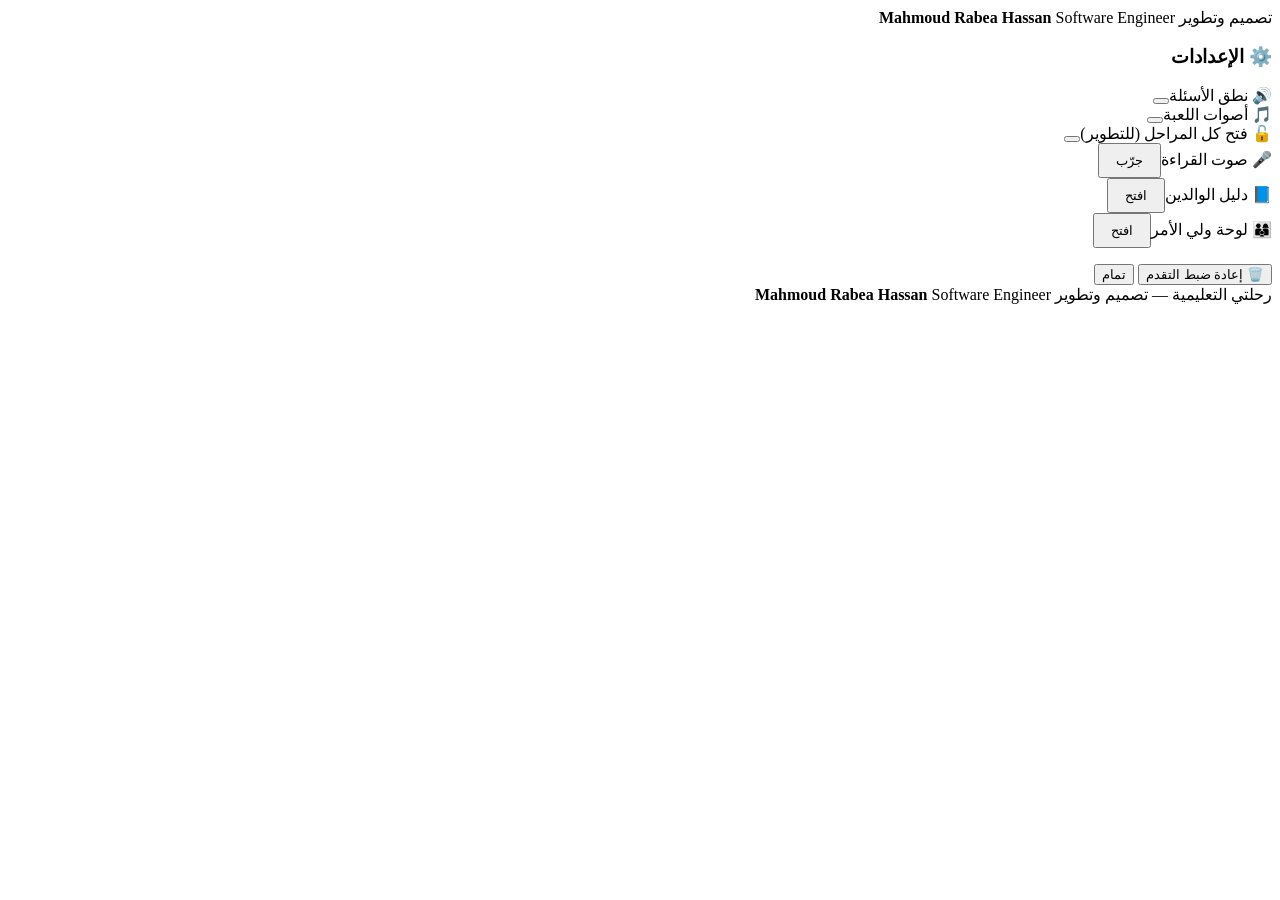
==== index.html @ 42335ae1 "Add files via upload" ====
<!DOCTYPE html>
<html lang="ar" dir="rtl">
<head>
<meta charset="utf-8">
<meta name="author" content="Mahmoud Rabea Hassan — Software Engineer">
<meta name="viewport" content="width=device-width, initial-scale=1, viewport-fit=cover">
<link rel="stylesheet" href="css/style.css">
<link rel="stylesheet" href="css/game.css">
<link rel="stylesheet" href="css/quran.css">
<title>رحلتي التعليمية — عالم الحساب</title>
<link rel="preconnect" href="https://fonts.googleapis.com">
<link rel="preconnect" href="https://fonts.gstatic.com" crossorigin>
<link href="https://fonts.googleapis.com/css2?family=Baloo+Bhaijaan+2:wght@500;600;700;800&display=swap" rel="stylesheet">
</head>
<body>
<div id="app">
  <header class="topbar" id="topbar"></header>
  <main id="screen" aria-live="polite"></main>
  <footer class="credit app-credit">
    <span>تصميم وتطوير</span>
    <b>Mahmoud Rabea Hassan</b>
    <span class="role">Software Engineer</span>
  </footer>
</div>
<div id="fx" aria-hidden="true"></div>

<div class="sheet" id="sheet" role="dialog" aria-modal="true" aria-label="الإعدادات">
  <div class="panel">
    <h3>⚙️ الإعدادات</h3>
    <div class="row"><span>🔊 نطق الأسئلة</span><button class="switch" id="swSpeech" role="switch"></button></div>
    <div class="row"><span>🎵 أصوات اللعبة</span><button class="switch" id="swSfx" role="switch"></button></div>
    <div class="row"><span>🔓 فتح كل المراحل (للتطوير)</span><button class="switch" id="swDev" role="switch"></button></div>
    <div class="row"><span>🎤 صوت القراءة</span><button class="btn ghost" id="btnTest" style="padding:8px 16px;margin:0">جرّب</button></div>
    <div id="voiceInfo" class="note"></div>
    <div class="row"><span>📘 دليل الوالدين</span><button class="btn ghost" id="btnGuide" style="padding:8px 16px;margin:0">افتح</button></div>
    <div class="row"><span>👨‍👩‍👦 لوحة ولي الأمر</span><button class="btn ghost" id="btnParent" style="padding:8px 16px;margin:0">افتح</button></div>
    <div class="center" style="margin-top:16px">
      <button class="btn ghost" id="btnReset">🗑️ إعادة ضبط التقدم</button>
      <button class="btn" id="btnCloseSheet">تمام</button>
    </div>
    <div class="credit sheet-credit">
      <span>رحلتي التعليمية — تصميم وتطوير</span>
      <b>Mahmoud Rabea Hassan</b>
      <span class="role">Software Engineer</span>
    </div>
  </div>
</div>

<script src="js/config.js"></script>
<script src="audio/manifest.js"></script>
<script src="data/arabic.js"></script>
<script src="data/english.js"></script>
<script src="js/data.js"></script>
<script src="js/worlds.js"></script>
<script src="js/scenes.js"></script>
<script src="js/progress.js"></script>
<script src="js/audio.js"></script>
<script src="js/games/counting.js"></script>
<script src="js/games/chooseNumber.js"></script>
<script src="js/games/nextNumber.js"></script>
<script src="js/games/previousNumber.js"></script>
<script src="js/games/sequence.js"></script>
<script src="js/games/ascending.js"></script>
<script src="js/games/descending.js"></script>
<script src="js/games/comparison.js"></script>
<script src="js/games/addition.js"></script>
<script src="js/games/subtraction.js"></script>
<script src="js/games/completeTable.js"></script>
<script src="js/gameEngine.js"></script>
<script src="js/app.js"></script>
<script src="js/arabic.js"></script>
<script src="js/english.js"></script>
<script src="js/quran.js"></script>
<script src="js/avatar.js"></script>
<script src="js/guide.js"></script>
<script src="js/rewards.js"></script>
<script src="js/adaptive.js"></script>
<script src="js/shell.js"></script>
</body>
</html>
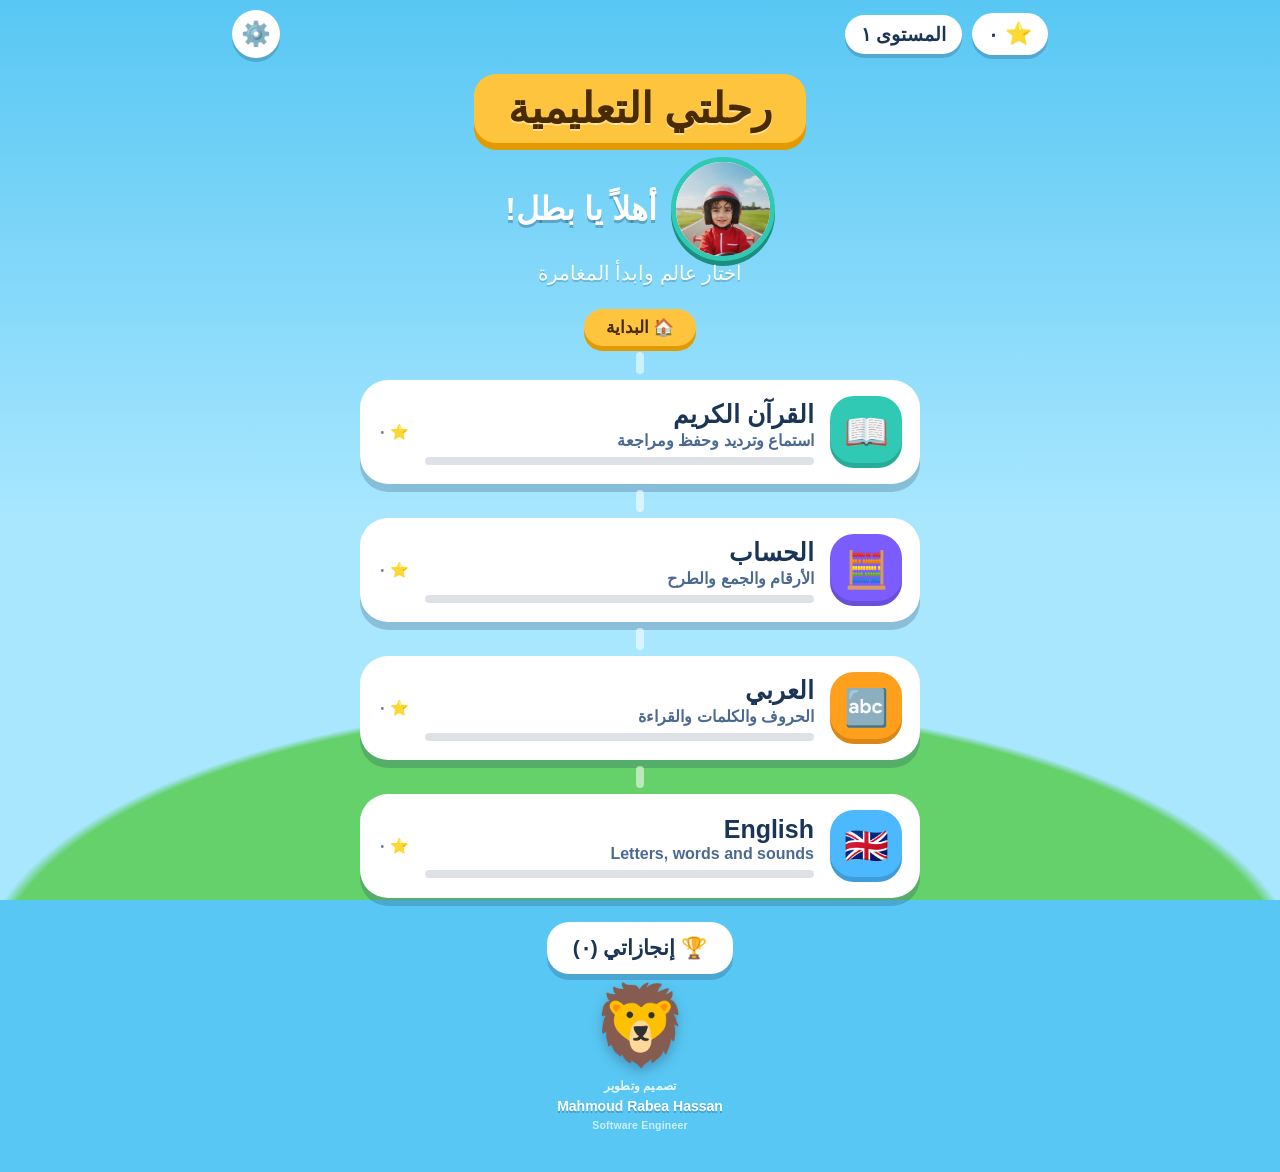
==== commit 6ec4acbe: "Add files via upload" ====
--- a/index.html
+++ b/index.html
@@ -34,6 +34,8 @@
     <div id="voiceInfo" class="note"></div>
     <div class="row"><span>📘 دليل الوالدين</span><button class="btn ghost" id="btnGuide" style="padding:8px 16px;margin:0">افتح</button></div>
     <div class="row"><span>👨‍👩‍👦 لوحة ولي الأمر</span><button class="btn ghost" id="btnParent" style="padding:8px 16px;margin:0">افتح</button></div>
+    <div class="row"><span>👁️ زوار الموقع</span><b id="visitInfo" style="font-size:22px">…</b></div>
+    <div id="visitNote" class="note" style="margin-top:0"></div>
     <div class="center" style="margin-top:16px">
       <button class="btn ghost" id="btnReset">🗑️ إعادة ضبط التقدم</button>
       <button class="btn" id="btnCloseSheet">تمام</button>
@@ -75,6 +77,7 @@
 <script src="js/guide.js"></script>
 <script src="js/rewards.js"></script>
 <script src="js/adaptive.js"></script>
+<script src="js/visits.js"></script>
 <script src="js/shell.js"></script>
 </body>
 </html>
--- a/css/style.css
+++ b/css/style.css
@@ -0,0 +1,147 @@
+
+/* ============================================================
+   رحلتي التعليمية — عالم الحساب
+   css/style.css  (التصميم العام، الخريطة، الواجهة)
+   ============================================================ */
+:root{
+  /* --- لوحة الألوان --- */
+  --sky-1:#58C7F3;
+  --sky-2:#A9E7FF;
+  --grass:#64D16B;
+  --grass-dark:#36A94E;
+  --gold:#FFC43D;
+  --gold-dark:#E39A00;
+  --coral:#FF6B6B;
+  --grape:#7A5CFF;
+  --mint:#2FC9B4;
+  --ink:#1B3557;
+  --ink-soft:#4C6A90;
+  --paper:#FFFFFF;
+  --paper-2:#F2F8FF;
+  --line:rgba(27,53,87,.14);
+  --shadow:rgba(27,53,87,.22);
+
+  box-sizing:border-box;
+  padding-top:env(safe-area-inset-top,0px);
+  padding-bottom:env(safe-area-inset-bottom,0px);
+}
+/* التطبيق نهاري دائمًا — الألوان الفاتحة أنسب للأطفال ومفيش وضع ليلي */
+*,*::before,*::after{box-sizing:border-box}
+html,body{height:100%}
+html{scroll-padding-top:env(safe-area-inset-top,0px)}
+body{
+  margin:0;
+  font-family:"Baloo Bhaijaan 2","Noto Kufi Arabic","Segoe UI",Tahoma,sans-serif;
+  color:var(--ink);
+  background:var(--sky-1);
+  background-image:
+    radial-gradient(120% 70% at 50% 108%, var(--grass) 0 42%, transparent 43%),
+    linear-gradient(180deg, var(--sky-1) 0%, var(--sky-2) 58%, var(--sky-2) 100%);
+  background-attachment:fixed;
+  -webkit-text-size-adjust:100%;
+  overflow-x:hidden;
+}
+button{font:inherit;color:inherit;cursor:pointer;border:0;background:none}
+:focus-visible{outline:4px solid var(--grape);outline-offset:3px;border-radius:10px}
+
+/* --- الإطار العام --- */
+#app{
+  max-width:860px;margin:0 auto;min-height:100%;
+  display:flex;flex-direction:column;
+  padding:0 clamp(12px,3vw,22px) 28px;
+}
+
+/* --- الشريط العلوي --- */
+.topbar{
+  position:sticky;top:env(safe-area-inset-top,0px);z-index:40;
+  display:flex;align-items:center;gap:10px;
+  padding:10px 0;
+}
+.pill{
+  display:inline-flex;align-items:center;gap:7px;
+  background:var(--paper);color:var(--ink);
+  padding:8px 16px;border-radius:999px;
+  font-weight:800;font-size:clamp(15px,3.6vw,19px);
+  box-shadow:0 4px 0 var(--shadow);
+  white-space:nowrap;
+}
+.pill .big{font-size:1.15em}
+.icon-btn{
+  width:48px;height:48px;flex:0 0 auto;border-radius:50%;
+  background:var(--paper);box-shadow:0 4px 0 var(--shadow);
+  font-size:24px;line-height:1;display:grid;place-items:center;
+  transition:transform .12s;
+}
+.icon-btn:active{transform:translateY(3px);box-shadow:0 1px 0 var(--shadow)}
+.spacer{flex:1}
+
+/* --- شاشة البداية / الخريطة --- */
+.hero{text-align:center;padding:6px 0 4px}
+.banner{
+  display:inline-block;position:relative;
+  background:var(--gold);color:#4A2B00;
+  padding:10px 34px;border-radius:22px;
+  font-size:clamp(26px,7vw,42px);font-weight:800;
+  box-shadow:0 7px 0 var(--gold-dark);
+  text-shadow:0 2px 0 rgba(255,255,255,.45);
+}
+.hero h2{
+  margin:18px 0 2px;font-size:clamp(22px,6vw,32px);font-weight:800;
+  color:var(--paper);text-shadow:0 3px 0 rgba(27,53,87,.3);
+}
+.hero p{margin:0;font-size:clamp(15px,4vw,20px);color:var(--paper);opacity:.95;text-shadow:0 2px 0 rgba(27,53,87,.22)}
+
+/* الخريطة: مسار متعرّج */
+.map{position:relative;margin:26px auto 0;padding:14px 0 10px;width:100%;max-width:620px}
+.map::before{
+  content:"";position:absolute;top:0;bottom:0;left:50%;transform:translateX(-50%);
+  width:14px;border-radius:999px;z-index:0;
+  background:repeating-linear-gradient(to bottom,
+    rgba(255,255,255,.6) 0 20px, transparent 20px 38px);
+}
+.stage{
+  z-index:1;
+  position:relative;display:flex;align-items:center;gap:14px;
+  width:min(300px,86%);margin:0 0 16px;
+  background:var(--paper);border-radius:26px;padding:12px 14px;
+  box-shadow:0 7px 0 var(--shadow);
+  text-align:start;transition:transform .12s;
+}
+.stage:nth-child(odd){margin-inline-start:auto}
+.stage:nth-child(even){margin-inline-end:auto}
+.stage:not(.locked):active{transform:translateY(4px);box-shadow:0 3px 0 var(--shadow)}
+.stage .badge{
+  width:62px;height:62px;flex:0 0 auto;border-radius:20px;
+  display:grid;place-items:center;font-size:30px;
+  background:var(--c);box-shadow:inset 0 -4px 0 rgba(0,0,0,.14);
+}
+.stage .meta{min-width:0}
+.stage .num{font-size:14px;font-weight:700;color:var(--ink-soft)}
+.stage .name{font-size:clamp(17px,4.4vw,21px);font-weight:800;line-height:1.25}
+.stage .earned{font-size:14px;letter-spacing:1px;margin-top:1px}
+.stage.locked{filter:saturate(.25);opacity:.75;cursor:not-allowed}
+.stage.locked .badge::after{
+  content:"🔒";position:absolute;font-size:26px;
+  filter:drop-shadow(0 2px 2px rgba(0,0,0,.35));
+}
+.stage.locked .badge{position:relative;color:transparent}
+
+/* --- الأسد --- */
+.lion{
+  font-size:clamp(54px,14vw,78px);line-height:1;
+  display:block;text-align:center;margin-top:6px;
+  filter:drop-shadow(0 6px 6px rgba(27,53,87,.3));
+  transform-origin:50% 90%;
+}
+.lion.cheer{animation:hop .55s ease}
+.lion.sad{animation:tilt .5s ease}
+@keyframes hop{0%,100%{transform:translateY(0) scale(1)}35%{transform:translateY(-26px) scale(1.12)}60%{transform:translateY(0) scale(.96)}}
+@keyframes tilt{0%,100%{transform:rotate(0)}30%{transform:rotate(-9deg)}65%{transform:rotate(7deg)}}
+.bubble{
+  margin:8px auto 0;max-width:min(440px,92%);
+  background:var(--paper);border-radius:20px;padding:10px 18px;
+  font-weight:700;font-size:clamp(16px,4.2vw,20px);text-align:center;
+  box-shadow:0 5px 0 var(--shadow);min-height:0;
+}
+.bubble.ok{background:#DFF7E2;color:#17632E}
+.bubble.no{background:#FFE6E6;color:#A62828}
--- a/css/game.css
+++ b/css/game.css
@@ -0,0 +1,186 @@
+/* ============================================================
+   css/game.css  (شاشة اللعب والأسئلة)
+   ============================================================ */
+.dots{display:flex;gap:6px;justify-content:center;margin:4px 0 14px;flex-wrap:wrap}
+.dot{width:14px;height:14px;border-radius:50%;background:rgba(255,255,255,.55);box-shadow:inset 0 -2px 0 rgba(0,0,0,.12)}
+.dot.done{background:var(--gold)}
+.dot.miss{background:var(--coral)}
+.dot.now{background:var(--paper);transform:scale(1.35)}
+
+.qcard{
+  background:var(--paper);border-radius:34px;
+  padding:clamp(16px,4vw,26px) clamp(14px,4vw,24px);
+  box-shadow:0 10px 0 var(--shadow);
+  animation:pop .3s ease both;
+}
+@keyframes pop{from{opacity:0;transform:scale(.94)}to{opacity:1;transform:scale(1)}}
+.qcard.shake{animation:shake .4s}
+@keyframes shake{0%,100%{transform:translateX(0)}20%{transform:translateX(-10px)}40%{transform:translateX(9px)}60%{transform:translateX(-6px)}80%{transform:translateX(4px)}}
+
+.ask{
+  text-align:center;font-size:clamp(22px,6vw,30px);font-weight:800;
+  margin:0 0 14px;line-height:1.35;
+}
+.stage-items{
+  display:flex;flex-wrap:wrap;justify-content:center;gap:clamp(4px,1.6vw,10px);
+  margin:0 auto 16px;max-width:520px;
+}
+.item{font-size:clamp(34px,9vw,52px);line-height:1.05;animation:drop .35s ease both}
+.item:nth-child(2){animation-delay:.04s}.item:nth-child(3){animation-delay:.08s}
+.item:nth-child(4){animation-delay:.12s}.item:nth-child(5){animation-delay:.16s}
+.item:nth-child(6){animation-delay:.2s}.item:nth-child(7){animation-delay:.24s}
+.item:nth-child(8){animation-delay:.28s}.item:nth-child(9){animation-delay:.32s}
+.item:nth-child(10){animation-delay:.36s}
+@keyframes drop{from{opacity:0;transform:translateY(-18px) scale(.6)}to{opacity:1;transform:none}}
+.item.gone{position:relative;opacity:.3;filter:grayscale(1)}
+.item.gone::after{content:"✖";position:absolute;inset:0;display:grid;place-items:center;color:var(--coral);font-size:.8em;opacity:.95}
+
+/* التعبيرات الحسابية تُقرأ من اليمين للشمال زي باقي التطبيق.
+   ملاحظة: المتصفح بيعكس علامتي < و > تلقائيًا في الاتجاه ده،
+   فبق التمساح بيفضل مفتوح ناحية الرقم الأكبر صح. */
+.expr{
+  direction:rtl;display:flex;flex-wrap:wrap;align-items:center;justify-content:center;
+  gap:clamp(8px,2.6vw,18px);margin:4px auto 18px;
+}
+.num-tile{
+  min-width:clamp(62px,16vw,92px);padding:6px 10px;border-radius:22px;
+  background:var(--paper-2);border:4px solid var(--line);
+  font-size:clamp(38px,11vw,62px);font-weight:800;text-align:center;line-height:1.25;
+}
+.num-tile.blank{border-style:dashed;color:var(--grape);background:transparent}
+.op{font-size:clamp(30px,8vw,46px);font-weight:800;color:var(--ink-soft)}
+.side{display:flex;flex-direction:column;align-items:center;gap:4px}
+.side .pics{display:flex;flex-wrap:wrap;justify-content:center;gap:4px;max-width:150px}
+.side .pics span{font-size:clamp(22px,6vw,34px)}
+
+/* زرار إعادة نطق السؤال */
+.ask-row{display:flex;align-items:center;justify-content:center;gap:10px;margin:0 0 14px}
+.ask-row .ask{margin:0}
+.speak-btn{
+  width:52px;height:52px;flex:0 0 auto;border-radius:50%;
+  background:var(--paper-2);border:3px solid var(--line);
+  font-size:24px;display:grid;place-items:center;transition:transform .1s;
+}
+.speak-btn:active{transform:scale(.9)}
+.speak-btn.on{animation:ring .6s}
+@keyframes ring{0%,100%{transform:rotate(0)}30%{transform:rotate(-12deg)}60%{transform:rotate(10deg)}}
+.note{
+  background:#FFF3D6;color:#7A4B00;border-radius:18px;padding:10px 14px;
+  font-size:15px;font-weight:700;line-height:1.5;margin-top:12px;
+}
+
+/* الاختيارات */
+.choices{display:flex;flex-wrap:wrap;justify-content:center;gap:clamp(10px,3vw,18px)}
+.choice{
+  min-width:clamp(86px,24vw,120px);min-height:clamp(86px,24vw,112px);
+  border-radius:26px;background:var(--c,var(--mint));color:#fff;
+  font-size:clamp(38px,11vw,54px);font-weight:800;
+  box-shadow:0 7px 0 rgba(0,0,0,.22);
+  display:grid;place-items:center;
+  transition:transform .1s, box-shadow .1s;
+  text-shadow:0 2px 0 rgba(0,0,0,.18);
+}
+.choice:active{transform:translateY(5px);box-shadow:0 2px 0 rgba(0,0,0,.22)}
+.choice.right{animation:zoom .45s ease}
+.choice.wrong{animation:nope .4s ease;background:var(--coral)}
+.choice.hintme{animation:glow 1s infinite}
+@keyframes zoom{0%{transform:scale(1)}45%{transform:scale(1.18)}100%{transform:scale(1)}}
+@keyframes nope{0%,100%{transform:translateX(0)}25%{transform:translateX(-9px)}75%{transform:translateX(9px)}}
+@keyframes glow{0%,100%{box-shadow:0 7px 0 rgba(0,0,0,.22)}50%{box-shadow:0 7px 0 rgba(0,0,0,.22),0 0 0 10px rgba(255,196,61,.6)}}
+
+/* جدول الأرقام ١–٢٠ */
+.grid{
+  direction:ltr;display:grid;grid-template-columns:repeat(5,1fr);
+  gap:clamp(5px,1.6vw,10px);max-width:440px;margin:0 auto 16px;
+}
+.grid .cell{
+  aspect-ratio:1;border-radius:16px;background:var(--paper-2);
+  display:grid;place-items:center;border:3px solid transparent;
+  font-size:clamp(19px,5.4vw,28px);font-weight:800;color:var(--ink-soft);
+}
+.grid .slot{
+  width:auto;height:auto;border-radius:16px;font-size:clamp(19px,5.4vw,28px);
+  border:3px dashed var(--line);background:transparent;color:var(--ink);
+}
+.grid .slot.now{border-color:var(--grape);border-style:solid;animation:breathe 1.3s ease-in-out infinite}
+.grid .slot.filled{background:var(--mint);color:#fff;border-color:transparent}
+@keyframes breathe{0%,100%{transform:scale(1)}50%{transform:scale(1.08)}}
+
+/* الترتيب */
+.slots{
+  direction:ltr;display:flex;justify-content:center;gap:clamp(8px,2.4vw,14px);
+  margin:0 auto 18px;flex-wrap:wrap;
+}
+.slot{
+  width:clamp(62px,16vw,86px);height:clamp(62px,16vw,86px);border-radius:22px;
+  border:4px dashed var(--line);display:grid;place-items:center;
+  font-size:clamp(32px,9vw,46px);font-weight:800;color:var(--ink);
+}
+.slot.filled{border-style:solid;background:var(--mint);color:#fff;border-color:transparent;animation:zoom .3s}
+.order-hint{text-align:center;color:var(--ink-soft);font-weight:700;margin:-6px 0 14px;font-size:clamp(14px,3.6vw,17px)}
+
+/* --- النتيجة --- */
+.result{text-align:center}
+.score{
+  font-size:clamp(52px,16vw,86px);font-weight:800;direction:ltr;
+  color:var(--grape);line-height:1.1;margin:4px 0;
+}
+.starline{font-size:clamp(20px,5.4vw,28px);letter-spacing:3px;line-height:1.5;word-break:break-word}
+.pct{font-weight:700;color:var(--ink-soft);font-size:clamp(16px,4.2vw,20px);margin:4px 0 16px}
+.btn{
+  display:inline-flex;align-items:center;justify-content:center;gap:8px;
+  padding:14px 26px;border-radius:22px;font-weight:800;
+  font-size:clamp(17px,4.4vw,21px);color:#fff;background:var(--grape);
+  box-shadow:0 6px 0 rgba(0,0,0,.25);margin:6px 5px;transition:transform .1s;
+}
+.btn:active{transform:translateY(4px);box-shadow:0 2px 0 rgba(0,0,0,.25)}
+.btn.ghost{background:var(--paper);color:var(--ink);box-shadow:0 6px 0 var(--shadow)}
+.btn.go{background:var(--grass-dark)}
+.btn.train{background:var(--coral)}
+
+/* --- نافذة الإعدادات --- */
+.sheet{
+  position:fixed;inset:0;z-index:60;display:none;
+  align-items:center;justify-content:center;padding:18px;
+  background:rgba(12,28,48,.55);
+}
+.sheet.open{display:flex}
+.sheet .panel{
+  background:var(--paper);border-radius:30px;padding:22px;
+  width:min(420px,100%);box-shadow:0 14px 0 var(--shadow);
+  max-height:88vh;overflow:auto;
+}
+.sheet h3{margin:0 0 14px;font-size:24px;text-align:center}
+.row{
+  display:flex;align-items:center;justify-content:space-between;gap:12px;
+  padding:12px 4px;border-bottom:2px solid var(--line);font-weight:700;font-size:18px;
+}
+.row:last-of-type{border-bottom:0}
+.switch{
+  width:64px;height:36px;border-radius:999px;background:var(--line);
+  position:relative;flex:0 0 auto;transition:background .18s;
+}
+.switch::after{
+  content:"";position:absolute;top:4px;inset-inline-start:4px;
+  width:28px;height:28px;border-radius:50%;background:var(--paper);
+  box-shadow:0 2px 4px rgba(0,0,0,.3);transition:transform .18s;
+}
+.switch[aria-checked="true"]{background:var(--grass-dark)}
+.switch[aria-checked="true"]::after{transform:translateX(-28px)}
+
+/* --- نجوم تتطاير --- */
+#fx{position:fixed;inset:0;pointer-events:none;z-index:70;overflow:hidden}
+.fxs{position:absolute;font-size:30px;animation:fly .9s ease-out forwards}
+@keyframes fly{
+  0%{opacity:1;transform:translate(0,0) scale(.4) rotate(0)}
+  100%{opacity:0;transform:translate(var(--dx),var(--dy)) scale(1.4) rotate(var(--rot))}
+}
+.conf{position:absolute;top:-24px;width:12px;height:18px;border-radius:3px;animation:fall linear forwards}
+@keyframes fall{to{transform:translateY(110vh) rotate(720deg);opacity:.9}}
+
+.center{text-align:center}
+.hidden{display:none !important}
+
+@media (prefers-reduced-motion: reduce){
+  *,*::before,*::after{animation-duration:.01ms !important;animation-iteration-count:1 !important;transition-duration:.01ms !important}
+}
--- a/css/quran.css
+++ b/css/quran.css
@@ -0,0 +1,626 @@
+/* ============================================================
+   css/quran.css — العوالم، شاشات القرآن، لوحة ولي الأمر
+   ============================================================ */
+
+/* ---------- كروت العوالم ---------- */
+.worlds{display:flex;flex-direction:column;gap:14px;max-width:560px;margin:24px auto 0}
+.world{
+  display:flex;align-items:center;gap:16px;width:100%;
+  background:var(--paper);border-radius:28px;padding:16px 18px;
+  box-shadow:0 8px 0 var(--shadow);text-align:start;transition:transform .12s;
+}
+.world:active{transform:translateY(4px);box-shadow:0 4px 0 var(--shadow)}
+.world .wi{
+  width:72px;height:72px;flex:0 0 auto;border-radius:24px;background:var(--c);
+  display:grid;place-items:center;font-size:36px;box-shadow:inset 0 -5px 0 rgba(0,0,0,.15);
+}
+.world .wmeta{flex:1;min-width:0}
+.world .wn{display:block;font-size:clamp(20px,5.2vw,25px);font-weight:800;line-height:1.25}
+.world .wd{display:block;font-size:clamp(13px,3.4vw,16px);color:var(--ink-soft);font-weight:600}
+.world .wgo{font-size:34px;color:var(--ink-soft);line-height:1}
+.world .wsoon{
+  font-size:13px;font-weight:800;color:#8a6a00;background:#FFE6A8;
+  padding:5px 12px;border-radius:999px;white-space:nowrap;
+}
+.world.soon{filter:saturate(.3);opacity:.8}
+
+/* ---------- قائمة السور ---------- */
+.surahs{
+  display:grid;grid-template-columns:repeat(auto-fill,minmax(170px,1fr));
+  gap:12px;max-width:620px;margin:22px auto 0;
+}
+.surah{
+  display:flex;align-items:center;gap:10px;background:var(--paper);
+  border-radius:20px;padding:12px;box-shadow:0 6px 0 var(--shadow);
+  text-align:start;transition:transform .12s;
+}
+.surah:active{transform:translateY(3px);box-shadow:0 3px 0 var(--shadow)}
+.surah .no{
+  width:42px;height:42px;flex:0 0 auto;border-radius:14px;background:#2FC9B4;color:#fff;
+  display:grid;place-items:center;font-weight:800;font-size:17px;
+}
+.surah .meta{flex:1;min-width:0}
+.surah .name{display:block;font-size:19px;font-weight:800;line-height:1.3}
+.surah .ayn{display:block;font-size:13px;color:var(--ink-soft);font-weight:600}
+.surah .earned{font-size:12px;letter-spacing:1px}
+
+/* ---------- أوضاع السورة ---------- */
+.modes{
+  display:grid;grid-template-columns:repeat(auto-fit,minmax(150px,1fr));
+  gap:12px;max-width:560px;margin:20px auto 0;
+}
+.mode{
+  background:var(--paper);border-radius:24px;padding:18px 12px;text-align:center;
+  box-shadow:0 7px 0 var(--shadow);position:relative;transition:transform .12s;
+}
+.mode:active{transform:translateY(4px);box-shadow:0 3px 0 var(--shadow)}
+.mode .mi{display:block;font-size:40px;line-height:1.1}
+.mode .mn{display:block;font-size:20px;font-weight:800;margin-top:6px}
+.mode .md{display:block;font-size:13px;color:var(--ink-soft);font-weight:600}
+.mode .ms{position:absolute;top:10px;inset-inline-start:12px;font-size:16px}
+
+.reciter-row{
+  display:flex;align-items:center;justify-content:center;gap:10px;flex-wrap:wrap;
+  background:var(--paper);border-radius:20px;padding:12px 16px;
+  max-width:560px;margin:18px auto 0;box-shadow:0 5px 0 var(--shadow);font-weight:700;
+}
+.reciter-row select{
+  font-family:inherit;font-size:16px;font-weight:700;padding:8px 12px;border-radius:12px;
+  border:2px solid var(--line);background:var(--paper-2);color:var(--ink);max-width:100%;
+}
+
+/* ---------- عرض الآيات ---------- */
+.ayah-list{max-height:52vh;overflow:auto;padding:4px}
+.ayah{
+  background:var(--paper-2);border-radius:18px;padding:14px 16px;margin-bottom:10px;
+  font-size:clamp(21px,5.4vw,28px);line-height:2.1;text-align:center;
+  border:3px solid transparent;transition:background .2s,border-color .2s;
+}
+.ayah.on{border-color:#2FC9B4;background:rgba(47,201,180,.14)}
+.ayah.big{font-size:clamp(24px,6.4vw,34px);line-height:2.2}
+.anum{
+  display:inline-grid;place-items:center;width:34px;height:34px;border-radius:50%;
+  background:#2FC9B4;color:#fff;font-size:15px;font-weight:800;vertical-align:middle;margin-inline-start:6px;
+}
+.ayah-choices{display:flex;flex-direction:column;gap:10px;margin-top:14px}
+.achoice{
+  background:var(--paper-2);border:3px solid var(--line);border-radius:18px;
+  padding:14px;font-size:clamp(19px,4.8vw,24px);line-height:2;font-family:inherit;color:var(--ink);
+  text-align:center;transition:transform .1s;
+}
+.achoice:active{transform:scale(.98)}
+.achoice.right{background:#DFF7E2;border-color:#2ecc71}
+.achoice.wrong{background:#FFE6E6;border-color:var(--coral);animation:nope .4s}
+
+/* ---------- مشغّل التلاوة ---------- */
+.player{display:flex;justify-content:center;align-items:center;gap:14px;margin-top:16px;flex-wrap:wrap}
+.pbtn{
+  min-width:64px;height:64px;padding:0 20px;border-radius:22px;background:var(--paper);
+  color:var(--ink);font-size:24px;font-weight:800;box-shadow:0 6px 0 var(--shadow);
+  display:grid;place-items:center;transition:transform .1s;
+}
+.pbtn:active{transform:translateY(4px);box-shadow:0 2px 0 var(--shadow)}
+.pbtn.main{background:#2FC9B4;color:#fff;font-size:22px;box-shadow:0 6px 0 #1C8E7F}
+.pbtn.ok{background:var(--grass-dark);color:#fff;font-size:19px;box-shadow:0 6px 0 rgba(0,0,0,.25)}
+
+/* ---------- ترتيب كلمات الآية (الحفظ) ---------- */
+.word-slots{
+  display:flex;flex-wrap:wrap;gap:8px;justify-content:center;
+  min-height:62px;padding:12px;border-radius:18px;
+  background:var(--paper-2);border:3px dashed var(--line);margin-bottom:14px;
+}
+.wslot{
+  min-width:56px;min-height:38px;border-radius:12px;border:2px dashed var(--line);
+  padding:2px 10px;font-size:clamp(19px,4.8vw,25px);line-height:1.9;
+}
+.wslot.filled{border-style:solid;border-color:transparent;background:#2FC9B4;color:#fff;animation:zoom .3s}
+.words{display:flex;flex-wrap:wrap;gap:10px;justify-content:center}
+.word{
+  background:var(--paper-2);border:3px solid var(--line);border-radius:16px;
+  padding:8px 16px;font-family:inherit;font-size:clamp(20px,5vw,26px);line-height:1.9;
+  color:var(--ink);font-weight:600;transition:transform .1s;
+}
+.word:active{transform:scale(.95)}
+.word.used{opacity:.25;pointer-events:none}
+.word.wrong{background:#FFE6E6;border-color:var(--coral);animation:nope .4s}
+
+/* ---------- لوحة ولي الأمر ---------- */
+.dash{text-align:start}
+.stats{display:grid;grid-template-columns:repeat(auto-fit,minmax(110px,1fr));gap:10px}
+.stat{background:var(--paper-2);border-radius:16px;padding:12px;text-align:center}
+.stat b{display:block;font-size:30px;line-height:1.2}
+.stat span{font-size:13px;color:var(--ink-soft);font-weight:700}
+.dtable{width:100%;border-collapse:collapse;font-size:15px}
+.dtable th,.dtable td{text-align:start;padding:8px 6px;border-bottom:2px solid var(--line)}
+.dtable th{color:var(--ink-soft);font-size:13px}
+
+/* ============================================================
+   العوالم الجديدة: خريطة الرحلة، الحروف، الإنجازات
+   ============================================================ */
+.journey{display:flex;flex-direction:column;align-items:stretch;gap:0;max-width:560px;margin:20px auto 0}
+.jnode{
+  align-self:center;background:var(--gold);color:#4A2B00;font-weight:800;
+  padding:8px 22px;border-radius:999px;box-shadow:0 5px 0 var(--gold-dark);font-size:17px;
+}
+.jline{width:8px;height:22px;align-self:center;border-radius:99px;background:rgba(255,255,255,.55);margin:6px 0}
+.world .wbar{display:block;height:8px;border-radius:99px;background:var(--line);margin-top:7px;overflow:hidden}
+.world .wbar i{display:block;height:100%;border-radius:99px;transition:width .4s}
+.world .wstars{font-size:15px;font-weight:800;white-space:nowrap;color:var(--ink-soft)}
+
+/* لوح الحروف */
+.lboard{
+  display:grid;grid-template-columns:repeat(auto-fill,minmax(62px,1fr));
+  gap:10px;max-width:560px;margin:20px auto 0;
+}
+.lboard.ltr{direction:ltr}
+.lcell{
+  aspect-ratio:1;border-radius:20px;background:var(--paper);color:var(--ink);
+  font-size:clamp(26px,7vw,36px);font-weight:800;box-shadow:0 5px 0 var(--shadow);
+  display:grid;place-items:center;transition:transform .1s;
+}
+.lcell:active{transform:translateY(3px);box-shadow:0 2px 0 var(--shadow)}
+.lcell.seen{background:#2FC9B4;color:#fff;box-shadow:0 5px 0 #1C8E7F}
+.lcard-in{animation:pop .3s ease both;margin-top:16px}
+.bigletter{
+  font-size:clamp(76px,22vw,130px);font-weight:800;line-height:1.1;text-align:center;color:var(--ink);
+}
+.bigletter.ltr{direction:ltr}
+.bigemoji{font-size:clamp(50px,14vw,80px);text-align:center;line-height:1.2}
+.lword{
+  font-size:clamp(20px,5.4vw,28px);font-weight:800;text-align:center;margin:6px 0 12px;color:var(--ink);
+}
+.lword.ltr{direction:ltr}
+
+/* كلمات وحروف داخل الأسئلة */
+.wordline{
+  display:flex;justify-content:center;gap:6px;flex-wrap:wrap;
+  font-size:clamp(30px,8vw,46px);font-weight:800;margin:6px 0 16px;
+}
+.wordline.ltr{direction:ltr}
+.wordline.big{font-size:clamp(34px,9vw,54px)}
+.wletter{padding:2px 6px}
+.wslot.big{
+  min-width:48px;display:inline-grid;place-items:center;border:4px dashed var(--grape);
+  border-radius:14px;color:var(--grape);
+}
+.item.big{font-size:clamp(60px,17vw,96px)}
+.choice.txt{font-size:clamp(22px,5.6vw,30px);padding:0 18px;min-width:auto}
+.choice.ltr{direction:ltr}
+.choices.wide{flex-direction:column;align-items:stretch;max-width:420px;margin:0 auto}
+.choices.wide .choice{width:100%;min-height:66px}
+
+/* الإنجازات */
+.badges{display:grid;grid-template-columns:repeat(auto-fill,minmax(110px,1fr));gap:12px;margin-top:12px}
+.badges.small{grid-template-columns:repeat(auto-fill,minmax(92px,1fr));gap:8px}
+.badge{
+  background:var(--paper-2);border-radius:18px;padding:12px 8px;text-align:center;
+  border:3px solid var(--line);opacity:.55;
+}
+.badge.got{opacity:1;border-color:var(--gold);background:rgba(255,196,61,.16)}
+.badge .bi{display:block;font-size:30px;line-height:1.2}
+.badge .bn{display:block;font-size:12.5px;font-weight:700;margin-top:4px;line-height:1.35}
+.badge-toast{
+  position:fixed;inset-inline:16px;top:calc(16px + env(safe-area-inset-top,0px));z-index:90;
+  max-width:420px;margin:0 auto;display:flex;align-items:center;gap:12px;
+  background:var(--gold);color:#4A2B00;border-radius:20px;padding:12px 18px;
+  box-shadow:0 8px 0 var(--gold-dark);font-weight:700;animation:drop .4s ease;
+}
+.badge-toast .bi{font-size:34px}
+.badge-toast.out{animation:fadeup .5s ease forwards}
+@keyframes fadeup{to{opacity:0;transform:translateY(-24px)}}
+
+/* نبضة عدّاد النجوم لما تزيد */
+.pill.bump{animation:starbump .5s ease}
+@keyframes starbump{
+  0%{transform:scale(1)} 35%{transform:scale(1.28);background:var(--gold)} 100%{transform:scale(1)}
+}
+
+/* توصيل الكابيتل بالسمول */
+.pairs{display:flex;justify-content:center;gap:clamp(18px,8vw,70px);direction:ltr;margin-top:6px}
+.pcol{display:flex;flex-direction:column;gap:10px}
+.choice.pair{min-width:clamp(74px,19vw,96px);min-height:clamp(60px,15vw,76px);font-size:clamp(28px,8vw,40px)}
+.choice.sel{outline:6px solid var(--gold);outline-offset:3px;transform:translateY(3px)}
+.choice.matched{opacity:.35;filter:saturate(.4);pointer-events:none;box-shadow:0 2px 0 rgba(0,0,0,.2)}
+
+/* جدول الأبجدية الإنجليزية */
+.grid.letters{grid-template-columns:repeat(6,1fr);max-width:480px}
+.grid.letters .cell{font-size:clamp(17px,4.6vw,24px)}
+
+/* ضع دائرة حول الحرف */
+.findgrid{
+  display:grid;grid-template-columns:repeat(auto-fit,minmax(58px,1fr));
+  gap:10px;direction:ltr;max-width:460px;margin:4px auto 0;
+}
+.fcell{
+  aspect-ratio:1;border-radius:50%;background:var(--paper-2);color:var(--ink);
+  border:3px solid var(--line);font-family:inherit;font-weight:800;
+  font-size:clamp(24px,6.4vw,34px);display:grid;place-items:center;transition:transform .1s;
+}
+.fcell:active{transform:scale(.92)}
+.fcell.circled{
+  border-color:var(--grass-dark);border-width:6px;color:var(--grass-dark);
+  background:rgba(100,209,107,.18);animation:zoom .35s;
+}
+.fcell.wrong{animation:nope .4s;border-color:var(--coral);background:#FFE6E6}
+
+/* لعبة الأصحاب */
+.memgrid{
+  display:grid;grid-template-columns:repeat(auto-fit,minmax(72px,1fr));
+  gap:12px;direction:ltr;max-width:430px;margin:6px auto 0;
+}
+.mcard{
+  aspect-ratio:1;border-radius:20px;background:var(--grape);color:#fff;
+  font-size:clamp(26px,7vw,38px);font-weight:800;font-family:inherit;
+  box-shadow:0 6px 0 rgba(0,0,0,.25);display:grid;place-items:center;transition:transform .15s;
+}
+.mcard:active{transform:translateY(4px);box-shadow:0 2px 0 rgba(0,0,0,.25)}
+.mcard.flip{background:var(--paper);color:var(--ink);animation:zoom .3s}
+.mcard.matched{background:var(--grass);color:#fff;box-shadow:0 6px 0 var(--grass-dark);opacity:.75}
+.ask.ltr{direction:ltr}
+
+/* حروف الكلمة منفصلة: ك + ت + ب */
+.letterline{display:flex;justify-content:center;align-items:center;gap:8px;flex-wrap:wrap;margin:6px 0 16px}
+.lchip{
+  min-width:clamp(48px,13vw,66px);padding:6px 10px;border-radius:18px;
+  background:var(--paper-2);border:4px solid var(--line);
+  font-size:clamp(30px,8vw,44px);font-weight:800;text-align:center;line-height:1.3;
+}
+.plus{font-size:clamp(22px,6vw,32px);font-weight:800;color:var(--ink-soft)}
+
+/* عمودين بكلمات طويلة */
+.pairs.text{gap:clamp(10px,4vw,26px)}
+.pairs.text .choice.pair{
+  min-width:clamp(120px,34vw,190px);min-height:62px;
+  font-size:clamp(20px,5vw,27px);padding:0 12px;
+}
+
+/* جدول الحروف العربية — يُقرأ من اليمين */
+.grid.letters.ar{direction:rtl;grid-template-columns:repeat(7,1fr);max-width:500px}
+.grid.letters.ar .cell{font-size:clamp(19px,5vw,27px)}
+
+/* ============================================================
+   طبقة الاحتفال: ومضة، رسالة، حلقات
+   ============================================================ */
+.flash{
+  position:fixed;inset:0;pointer-events:none;
+  animation:flashfade .65s ease-out forwards;
+}
+.flash.ok{background:radial-gradient(circle at 50% 55%, rgba(100,209,107,.42), transparent 62%)}
+.flash.no{background:radial-gradient(circle at 50% 55%, rgba(255,107,107,.34), transparent 62%)}
+@keyframes flashfade{0%{opacity:0}18%{opacity:1}100%{opacity:0}}
+
+.popmsg{
+  position:fixed;inset-inline:0;top:42%;margin:0 auto;width:max-content;max-width:86%;
+  padding:12px 28px;border-radius:999px;pointer-events:none;
+  background:var(--gold);color:#4A2B00;font-weight:800;
+  font-size:clamp(22px,6vw,32px);box-shadow:0 8px 0 var(--gold-dark);
+  animation:popup 1.2s cubic-bezier(.2,1.4,.4,1) forwards;
+}
+.popmsg.big{
+  font-size:clamp(26px,7.4vw,40px);background:var(--coral);color:#fff;
+  box-shadow:0 8px 0 #C44;animation-duration:1.6s;
+}
+.popmsg.sadmsg{
+  background:var(--paper);color:var(--ink);font-size:clamp(34px,9vw,48px);
+  box-shadow:0 6px 0 var(--shadow);padding:8px 24px;
+}
+@keyframes popup{
+  0%{opacity:0;transform:scale(.3) translateY(10px)}
+  22%{opacity:1;transform:scale(1.12) translateY(0)}
+  36%{transform:scale(1)}
+  72%{opacity:1;transform:scale(1) translateY(-6px)}
+  100%{opacity:0;transform:scale(.92) translateY(-46px)}
+}
+
+.ring{
+  position:fixed;width:30px;height:30px;margin:-15px 0 0 -15px;border-radius:50%;
+  border:5px solid var(--gold);pointer-events:none;
+  animation:ringout 1s ease-out forwards;
+}
+@keyframes ringout{
+  0%{opacity:.9;transform:scale(.4)}
+  100%{opacity:0;transform:scale(5.5)}
+}
+
+/* ============================================================
+   صورة الطفل
+   ============================================================ */
+.avatar{
+  display:inline-grid;place-items:center;flex:0 0 auto;overflow:hidden;
+  width:clamp(56px,15vw,74px);height:clamp(56px,15vw,74px);border-radius:50%;
+  background:var(--paper);border:5px solid var(--gold);
+  box-shadow:0 5px 0 var(--gold-dark);font-size:clamp(28px,8vw,38px);line-height:1;
+}
+.avatar img{width:100%;height:100%;object-fit:cover;display:block}
+.avatar.big{width:clamp(76px,22vw,104px);height:clamp(76px,22vw,104px);font-size:clamp(40px,11vw,54px)}
+.avatar.fallback{border-color:var(--mint);box-shadow:0 5px 0 #1C8E7F}
+.avatar.cheer{animation:hop .55s ease}
+
+.greet{display:flex;align-items:center;justify-content:center;gap:14px;flex-wrap:wrap;margin-top:14px}
+.greet h2{margin:0}
+
+.childrow{display:flex;align-items:flex-start;gap:14px;margin-bottom:16px}
+.childinfo{flex:1;min-width:0}
+.childinfo > b{font-size:20px;display:block;margin-bottom:6px}
+.childbtns{display:flex;flex-wrap:wrap;gap:8px}
+.childbtns .btn{padding:7px 14px;font-size:14px;margin:0}
+
+/* ============================================================
+   توقيع المطوّر
+   ============================================================ */
+.credit{
+  display:flex;flex-direction:column;align-items:center;gap:1px;
+  margin:28px auto 4px;padding:12px 20px;max-width:max-content;
+  border-radius:18px;background:rgba(255,255,255,.18);
+  text-align:center;line-height:1.5;
+}
+.credit span{font-size:12.5px;font-weight:700;color:var(--paper);opacity:.85;letter-spacing:.2px}
+.credit b{
+  font-size:16px;font-weight:800;color:var(--paper);direction:ltr;
+  text-shadow:0 2px 0 rgba(27,53,87,.28);
+}
+.credit .role{font-size:11.5px;direction:ltr;opacity:.7}
+
+/* التذييل الثابت: يفضل تحت خالص على كل الشاشات من غير ما يزاحم المحتوى */
+.app-credit{margin-top:auto;padding:14px 20px 6px;background:transparent;flex:0 0 auto}
+.app-credit span{font-size:11.5px}
+.app-credit b{font-size:14px}
+.app-credit .role{font-size:10.5px}
+
+/* داخل نافذة الإعدادات اللون مختلف لأن الخلفية فاتحة */
+.sheet-credit{
+  background:transparent;margin:14px auto 0;padding:10px 0 0;
+  border-top:2px solid var(--line);max-width:100%;width:100%;border-radius:0;
+}
+.sheet-credit span{color:var(--ink-soft);opacity:1}
+.sheet-credit b{color:var(--ink);text-shadow:none}
+
+
+/* خانات الترتيب: الأرقام من الشمال، والحروف العربية من اليمين */
+.slots.rtl{direction:rtl}
+.slots.rtl .slot{font-family:inherit}
+
+/* ============================================================
+   مشهد رحلة القرآن: سماء هادئة + غيم وطيور ونجوم
+   ============================================================ */
+.sky{
+  position:fixed;inset:0;z-index:0;pointer-events:none;overflow:hidden;
+  background:linear-gradient(180deg,#123A6B 0%,#2C6BA8 38%,#79B7D9 72%,#CFE8E4 100%);
+}
+.qwrap{position:relative;z-index:1}
+
+.crescent{position:absolute;top:6%;inset-inline-end:10%;font-size:clamp(34px,9vw,54px);
+  filter:drop-shadow(0 0 14px rgba(255,220,140,.75));animation:sway 9s ease-in-out infinite}
+@keyframes sway{0%,100%{transform:translateY(0) rotate(-6deg)}50%{transform:translateY(-10px) rotate(4deg)}}
+
+.twinkle{
+  position:absolute;left:var(--x);top:var(--y);width:6px;height:6px;border-radius:50%;
+  background:#fff;box-shadow:0 0 8px 2px rgba(255,255,255,.85);
+  animation:tw 2.6s ease-in-out infinite;animation-delay:var(--d);
+}
+@keyframes tw{0%,100%{opacity:.25;transform:scale(.7)}50%{opacity:1;transform:scale(1.25)}}
+
+.cloud{
+  position:absolute;width:120px;height:38px;border-radius:40px;
+  background:rgba(255,255,255,.55);filter:blur(1px);
+  box-shadow:34px 8px 0 -6px rgba(255,255,255,.55), -34px 10px 0 -8px rgba(255,255,255,.45);
+}
+.cloud.k1{top:16%;animation:drift 42s linear infinite}
+.cloud.k2{top:30%;transform:scale(.7);opacity:.75;animation:drift 58s linear infinite 6s}
+.cloud.k3{top:46%;transform:scale(1.15);opacity:.5;animation:drift 72s linear infinite 18s}
+@keyframes drift{from{right:-160px}to{right:112%}}
+
+.bird{position:absolute;width:clamp(26px,7vw,40px);animation:fly 26s linear infinite}
+.bird svg{width:100%;height:auto;overflow:visible}
+.bird .w{fill:none;stroke:#1B3557;stroke-width:2.6;stroke-linecap:round;
+  transform-origin:20px 11px;animation:flap .5s ease-in-out infinite alternate}
+.bird.b1{top:22%;animation-duration:24s}
+.bird.b2{top:27%;animation-duration:30s;animation-delay:3s;transform:scale(.72)}
+.bird.b3{top:18%;animation-duration:34s;animation-delay:9s;transform:scale(.58);opacity:.8}
+.bird.b4{top:35%;animation-duration:28s;animation-delay:14s;transform:scale(.85)}
+.bird.b5{top:31%;animation-duration:38s;animation-delay:20s;transform:scale(.5);opacity:.7}
+.bird.b2 .w{animation-duration:.42s}
+.bird.b3 .w{animation-duration:.58s}
+.bird.b4 .w{animation-duration:.46s}
+@keyframes flap{from{transform:scaleY(1)}to{transform:scaleY(.35)}}
+@keyframes fly{
+  0%{right:-60px;margin-top:0}
+  25%{margin-top:-22px}
+  50%{margin-top:10px}
+  75%{margin-top:-14px}
+  100%{right:108%;margin-top:0}
+}
+
+.palm{position:absolute;bottom:0;font-size:clamp(46px,13vw,80px);
+  transform-origin:50% 100%;animation:palmsway 6s ease-in-out infinite}
+.palm.p1{inset-inline-start:2%}
+.palm.p2{inset-inline-end:3%;font-size:clamp(36px,10vw,62px);animation-delay:1.4s;opacity:.85}
+@keyframes palmsway{0%,100%{transform:rotate(-3deg)}50%{transform:rotate(3deg)}}
+.dome{position:absolute;bottom:-4px;inset-inline-start:50%;margin-inline-start:-40px;
+  font-size:clamp(54px,15vw,92px);opacity:.9}
+
+/* ---------- محطات الرحلة ---------- */
+.banner.quran{background:#2FC9B4;box-shadow:0 7px 0 #1C8E7F;color:#04332C}
+.qpath{position:relative;max-width:620px;margin:22px auto 0;padding-bottom:10px}
+.qstart,.qend{
+  width:max-content;margin:0 auto;padding:9px 22px;border-radius:999px;
+  background:var(--gold);color:#4A2B00;font-weight:800;font-size:17px;
+  box-shadow:0 5px 0 var(--gold-dark);
+}
+.qend{background:#2FC9B4;color:#04332C;box-shadow:0 5px 0 #1C8E7F}
+.qlink{
+  width:10px;height:26px;margin:7px auto;border-radius:99px;
+  background:repeating-linear-gradient(to bottom,rgba(255,255,255,.75) 0 7px,transparent 7px 13px);
+}
+.qstop{
+  display:flex;align-items:center;gap:12px;width:min(320px,88%);
+  background:var(--paper);border-radius:24px;padding:11px 14px;
+  box-shadow:0 7px 0 var(--shadow);text-align:start;transition:transform .12s;
+}
+.qstop:nth-of-type(odd){margin-inline-start:auto;margin-inline-end:6%}
+.qstop:nth-of-type(even){margin-inline-end:auto;margin-inline-start:6%}
+.qstop:active{transform:translateY(4px);box-shadow:0 3px 0 var(--shadow)}
+.qstop .qnum{
+  width:50px;height:50px;flex:0 0 auto;border-radius:16px;
+  background:#9FB8CC;color:#fff;display:grid;place-items:center;
+  font-size:18px;font-weight:800;box-shadow:inset 0 -4px 0 rgba(0,0,0,.15);
+}
+.qstop.done .qnum{background:#2FC9B4}
+.qstop.full .qnum{background:var(--gold);color:#4A2B00}
+.qstop .qmeta{flex:1;min-width:0}
+.qstop .qname{display:block;font-size:20px;font-weight:800;line-height:1.3}
+.qstop .qayn{display:block;font-size:13px;color:var(--ink-soft);font-weight:700}
+.qstop .qdots{display:flex;gap:3px;flex-direction:column}
+.qstop .qdots i{font-size:12px;font-style:normal;opacity:.22;line-height:1.15}
+.qstop .qdots i.on{opacity:1}
+
+/* ============================================================
+   دليل الوالدين داخل التطبيق
+   ============================================================ */
+.guide{text-align:start}
+.guide .glead{
+  background:var(--paper-2);border-radius:14px;padding:12px 16px;
+  margin:0 0 14px;font-size:15.5px;font-weight:600;
+}
+.gsec{
+  background:var(--paper-2);border:2px solid var(--line);
+  border-radius:16px;margin-bottom:9px;overflow:hidden;
+}
+.gsec summary{
+  cursor:pointer;padding:13px 16px;font-weight:800;font-size:17px;
+  list-style:none;display:flex;align-items:center;gap:10px;
+}
+.gsec summary::-webkit-details-marker{display:none}
+.gsec summary::after{
+  content:'⌄';margin-inline-start:auto;font-size:21px;color:var(--ink-soft);transition:transform .2s;
+}
+.gsec[open] summary::after{transform:rotate(180deg)}
+.gsec .gi{font-size:21px}
+.gbody{padding:0 16px 14px;font-size:15px;line-height:1.85;color:var(--ink)}
+.gbody p{margin:0 0 9px}
+.gbody ul,.gbody ol{margin:0 0 9px;padding-inline-start:20px}
+.gbody li{margin-bottom:6px}
+
+/* ============================================================
+   مشاهد العوالم المتحركة: أرقام وحروف بترقص وتطير وتجري
+   ============================================================ */
+.wscene{position:fixed;inset:0;z-index:0;pointer-events:none;overflow:hidden}
+.wwrap{position:relative;z-index:1}
+
+/* حروف وأرقام بترقص في مكانها */
+
+@keyframes dance{
+  0%,100%{transform:translateY(0) rotate(-9deg) scale(1)}
+  50%{transform:translateY(-20px) rotate(9deg) scale(1.12)}
+}
+
+/* علامات بتطير وتلف */
+
+@keyframes crossing{
+  0%{right:-70px;transform:rotate(0) translateY(0)}
+  25%{transform:rotate(90deg) translateY(-26px)}
+  50%{transform:rotate(180deg) translateY(12px)}
+  75%{transform:rotate(270deg) translateY(-18px)}
+  100%{right:106%;transform:rotate(360deg) translateY(0)}
+}
+
+/* ٤ بيجري ورا ٣ */
+
+@keyframes run{0%{right:-120px}100%{right:110%}}
+.chaser i{
+  display:inline-block;font-style:normal;font-weight:800;
+  font-size:clamp(28px,7.5vw,44px);line-height:1;
+  color:rgba(255,255,255,.72);text-shadow:0 3px 0 rgba(27,53,87,.2);
+  animation:hoprun .34s ease-in-out infinite alternate;
+}
+.chaser i.prey{
+  animation-delay:.17s;font-size:clamp(24px,6.4vw,38px);
+  color:rgba(255,224,130,.9);
+}
+@keyframes hoprun{
+  from{transform:translateY(0) rotate(-7deg)}
+  to{transform:translateY(-12px) rotate(7deg)}
+}
+
+/* فاصل التسلسل: نقطة باهتة مش شرطة تتلخبط مع علامة الطرح */
+.op.sep{font-size:.55em;opacity:.45;padding:0 2px}
+
+
+/* الأرقام العربية في ألعاب العدّ والترتيب تُقرأ من اليمين للشمال.
+   العمليات الحسابية (+ − =) بتفضل من الشمال حسب العُرف الرياضي. */
+.expr.rtl{direction:rtl}      /* الافتراضي بقى rtl — الكلاس ده للتوضيح بس */
+/* الكلمات الإنجليزية جوه تعبير تفضل من الشمال */
+.expr.ltr{direction:ltr}
+/* جدول الأرقام ١–٢٠ بخمسة أعمدة من اليمين */
+.grid.ar:not(.letters){direction:rtl;grid-template-columns:repeat(5,1fr)}
+
+
+/* ============================================================
+   رسومات المشاهد (SVG) — حركة هادية ومرسومة بإيدينا
+   ============================================================ */
+.wscene .art{position:absolute;display:block}
+.wscene svg.art{overflow:visible}
+
+/* الشمس */
+.sun{top:4%;inset-inline-end:7%;width:clamp(72px,17vw,120px);height:auto}
+.sun .rays{transform-origin:60px 60px;animation:spin 26s linear infinite}
+@keyframes spin{to{transform:rotate(360deg)}}
+
+/* السحاب */
+.drift{position:absolute;width:clamp(90px,26vw,150px)}
+.drift .art{position:static;width:100%;height:auto;opacity:.92}
+.drift.c1{top:11%;animation:driftx 48s linear infinite}
+.drift.c2{top:24%;transform:scale(.72);opacity:.85;animation:driftx 66s linear infinite 8s}
+.drift.c3{top:38%;transform:scale(1.15);opacity:.6;animation:driftx 84s linear infinite 22s}
+@keyframes driftx{from{right:-170px}to{right:112%}}
+
+/* بالونات بتطلع لفوق وتتمايل */
+.floaty{position:absolute;bottom:-130px;width:clamp(42px,11vw,62px)}
+.floaty .art{position:static;width:100%;height:auto}
+.floaty.f1{inset-inline-start:12%;animation:rise 26s linear infinite}
+.floaty.f2{inset-inline-start:46%;animation:rise 34s linear infinite 9s}
+.floaty.f3{inset-inline-start:76%;animation:rise 30s linear infinite 18s}
+@keyframes rise{
+  0%{bottom:-130px;transform:translateX(0) rotate(-4deg)}
+  25%{transform:translateX(18px) rotate(4deg)}
+  50%{transform:translateX(-14px) rotate(-4deg)}
+  75%{transform:translateX(12px) rotate(3deg)}
+  100%{bottom:112%;transform:translateX(0) rotate(0)}
+}
+
+/* طيارة ورق بتتمايل في السما */
+.swinger{position:absolute;top:14%;inset-inline-start:14%;width:clamp(44px,11vw,66px);
+  transform-origin:50% 0;animation:swing 7s ease-in-out infinite}
+.swinger .art{position:static;width:100%;height:auto}
+@keyframes swing{0%,100%{transform:rotate(-9deg) translateY(0)}50%{transform:rotate(9deg) translateY(-16px)}}
+
+/* اللي بيمشي على الأرض: القطر والقطة والعربية */
+.rider{position:absolute;bottom:3%}
+.rider .art{position:static;height:auto}
+.rider.train{width:clamp(170px,46vw,290px);animation:ride 34s linear infinite}
+.rider.cat{width:clamp(80px,21vw,130px);animation:ride 40s linear infinite 4s}
+.rider.car{width:clamp(110px,28vw,170px);animation:ride 26s linear infinite 2s}
+@keyframes ride{from{right:-320px}to{right:108%}}
+
+/* عجلات بتلف */
+.wheel{transform-box:fill-box;transform-origin:center;animation:spin 1.1s linear infinite}
+.rider.car .wheel{animation-duration:.8s}
+
+/* دخان القطر */
+.puff{transform-box:fill-box;transform-origin:center;opacity:0}
+.puff.p1{animation:puff 2.4s ease-out infinite}
+.puff.p2{animation:puff 2.4s ease-out infinite .8s}
+.puff.p3{animation:puff 2.4s ease-out infinite 1.6s}
+@keyframes puff{
+  0%{opacity:.85;transform:translate(0,0) scale(.5)}
+  100%{opacity:0;transform:translate(-26px,-46px) scale(1.7)}
+}
+
+/* ديل القطة ورجليها */
+.tail{transform-box:fill-box;transform-origin:85% 95%;animation:wag 1.3s ease-in-out infinite alternate}
+@keyframes wag{from{transform:rotate(-12deg)}to{transform:rotate(14deg)}}
+.legs{transform-box:fill-box;transform-origin:center;animation:step .42s ease-in-out infinite alternate}
+@keyframes step{from{transform:translateX(-3px)}to{transform:translateX(3px)}}
+
+/* التلال */
+.hills{bottom:0;inset-inline:0;width:100%;height:clamp(90px,22vh,170px)}
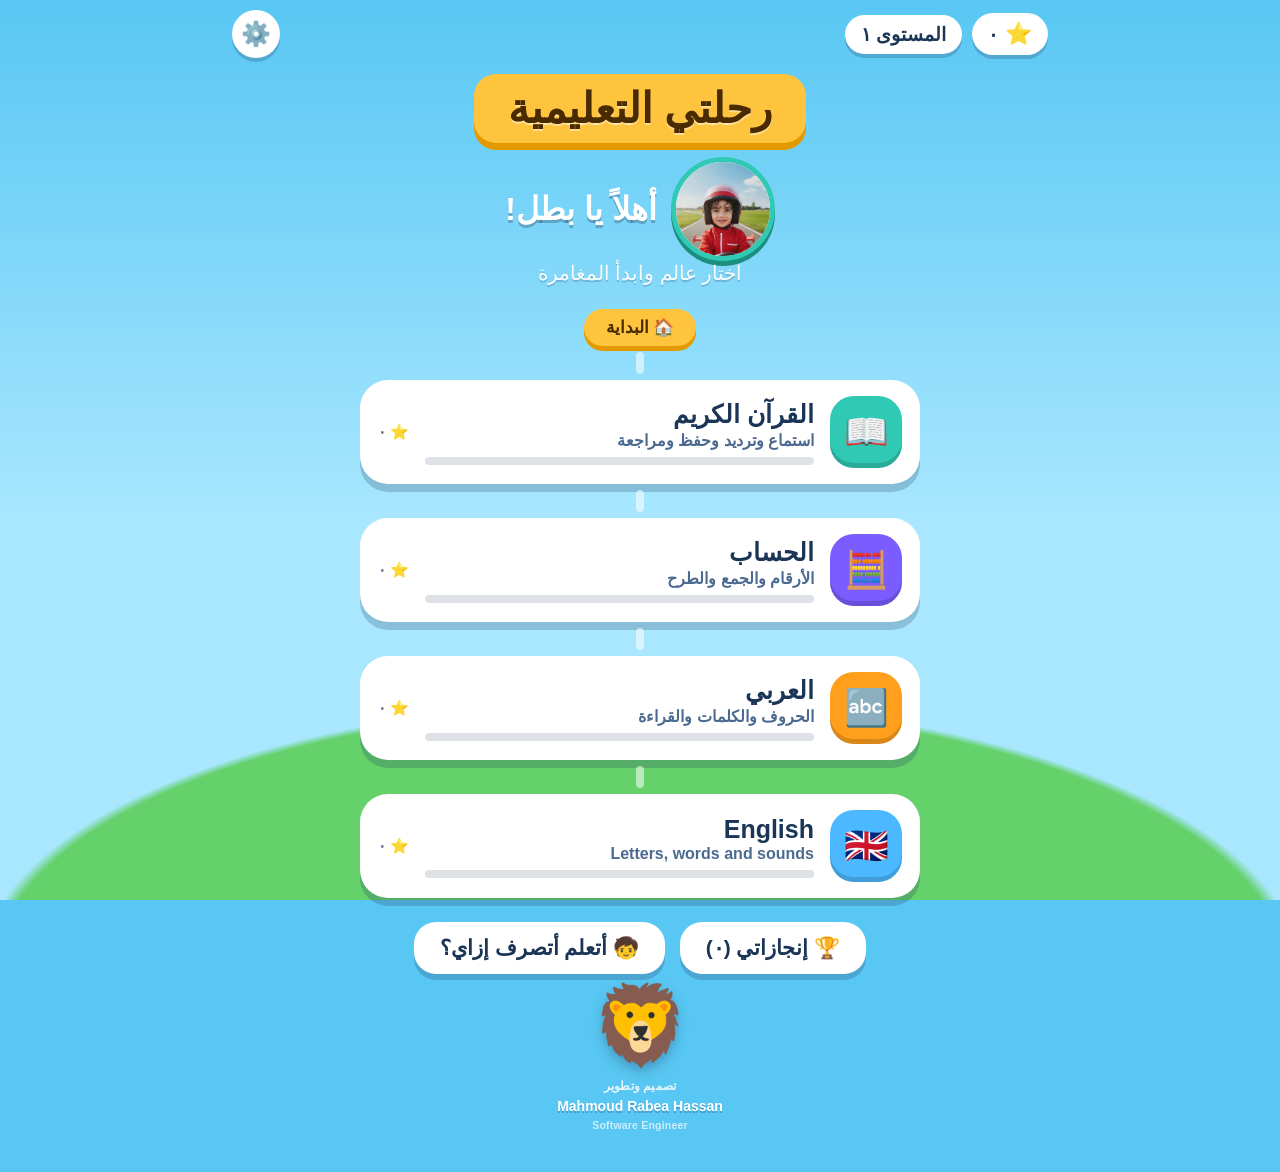
==== commit 9ef297c7: "Add files via upload" ====
--- a/index.html
+++ b/index.html
@@ -1,12 +1,21 @@
 <!DOCTYPE html>
 <html lang="ar" dir="rtl">
 <head>
+<!-- Google tag (gtag.js) -->
+<script async src="https://www.googletagmanager.com/gtag/js?id=G-LGHCKC7VGN"></script>
+<script>
+  window.dataLayer = window.dataLayer || [];
+  function gtag(){dataLayer.push(arguments);}
+  gtag('js', new Date());
+  gtag('config', 'G-LGHCKC7VGN');
+</script>
 <meta charset="utf-8">
 <meta name="author" content="Mahmoud Rabea Hassan — Software Engineer">
 <meta name="viewport" content="width=device-width, initial-scale=1, viewport-fit=cover">
 <link rel="stylesheet" href="css/style.css">
 <link rel="stylesheet" href="css/game.css">
 <link rel="stylesheet" href="css/quran.css">
+<link rel="stylesheet" href="css/parent.css">
 <title>رحلتي التعليمية — عالم الحساب</title>
 <link rel="preconnect" href="https://fonts.googleapis.com">
 <link rel="preconnect" href="https://fonts.gstatic.com" crossorigin>
@@ -33,6 +42,7 @@
     <div class="row"><span>🎤 صوت القراءة</span><button class="btn ghost" id="btnTest" style="padding:8px 16px;margin:0">جرّب</button></div>
     <div id="voiceInfo" class="note"></div>
     <div class="row"><span>📘 دليل الوالدين</span><button class="btn ghost" id="btnGuide" style="padding:8px 16px;margin:0">افتح</button></div>
+    <div class="row"><span>❤️ دليل ولي الأمر</span><button class="btn ghost" id="btnPG" style="padding:8px 16px;margin:0">افتح</button></div>
     <div class="row"><span>👨‍👩‍👦 لوحة ولي الأمر</span><button class="btn ghost" id="btnParent" style="padding:8px 16px;margin:0">افتح</button></div>
     <div class="row"><span>👁️ زوار الموقع</span><b id="visitInfo" style="font-size:22px">…</b></div>
     <div id="visitNote" class="note" style="margin-top:0"></div>
@@ -75,6 +85,10 @@
 <script src="js/quran.js"></script>
 <script src="js/avatar.js"></script>
 <script src="js/guide.js"></script>
+<script src="data/parent-1.js"></script>
+<script src="data/parent-2.js"></script>
+<script src="data/parent-3.js"></script>
+<script src="js/parentGuide.js"></script>
 <script src="js/rewards.js"></script>
 <script src="js/adaptive.js"></script>
 <script src="js/visits.js"></script>
--- a/css/parent.css
+++ b/css/parent.css
@@ -0,0 +1,164 @@
+/* ============================================================
+   css/parent.css — دليل ولي الأمر
+   بيستخدم نفس متغيّرات التصميم (--ink, --paper, --line...) وكروت .qcard،
+   لكن بهدوء أكتر من واجهة الطفل: حدود رفيعة، من غير ظلال تقيلة وألوان صارخة.
+   ============================================================ */
+
+.pg{--pg-soft:#EAF5F3;--pg-soft-line:#C5E3DD;--pg-warn:#FFF6E0;--pg-avoid:#FBEFEE;--pg-avoid-line:#E9C3BF;--pg-ok:#E3F5E7}
+
+/* ----- الرأس ----- */
+.pg-head{text-align:center;margin-bottom:14px}
+.pg-head h2{margin:0 0 6px;font-size:clamp(23px,6vw,31px)}
+.pg-lead{margin:0 auto;max-width:34ch;color:var(--ink-soft);font-weight:700;font-size:clamp(15px,3.8vw,18px);line-height:1.7}
+.pg-dhead .pg-big{font-size:48px;line-height:1.1}
+.pg-cat{margin:4px 0 0;color:var(--ink-soft);font-weight:700;font-size:14px}
+
+/* ----- البحث ----- */
+.pg-search{display:block;margin:0 0 12px}
+.pg-slabel{display:block;font-weight:800;margin-bottom:6px;font-size:17px}
+.pg-search input{
+  width:100%;font:inherit;font-size:17px;font-weight:600;color:var(--ink);
+  padding:13px 16px;border-radius:14px;border:2px solid var(--line);background:var(--paper-2);
+}
+.pg-search input::placeholder{color:var(--ink-soft);opacity:.75}
+.pg-search input:focus{outline:3px solid var(--grape);outline-offset:2px;background:var(--paper)}
+
+/* ----- التصنيفات ----- */
+.pg-chips{display:flex;flex-wrap:wrap;gap:8px;margin:0 0 14px}
+.pg-chip{
+  padding:8px 14px;border-radius:999px;border:2px solid var(--line);background:var(--paper);
+  font-weight:700;font-size:14.5px;color:var(--ink);
+}
+.pg-chip[aria-pressed="true"]{background:var(--ink);border-color:var(--ink);color:#fff}
+
+/* ----- البطاقات ----- */
+.pg-grid{display:grid;grid-template-columns:repeat(auto-fill,minmax(148px,1fr));gap:10px}
+.pg-card{
+  display:flex;flex-direction:column;align-items:center;justify-content:flex-start;gap:6px;text-align:center;
+  padding:14px 10px;min-height:112px;border-radius:16px;
+  background:var(--paper-2);border:2px solid var(--line);color:var(--ink);
+  transition:border-color .15s,background .15s;
+}
+.pg-card:hover{border-color:var(--ink-soft);background:var(--paper)}
+.pg-ci{font-size:32px;line-height:1.1}
+.pg-ct{font-weight:800;font-size:15px;line-height:1.45}
+
+/* ----- نتائج البحث ----- */
+.pg-hits{display:flex;flex-direction:column;gap:8px}
+.pg-hit{
+  display:flex;align-items:center;gap:12px;text-align:start;padding:12px 14px;border-radius:16px;
+  background:var(--pg-soft);border:2px solid var(--pg-soft-line);color:var(--ink);
+}
+.pg-hit .pg-ci{font-size:30px}
+.pg-ht{font-weight:800;font-size:17px;line-height:1.5}
+.pg-ht small{display:block;font-weight:600;font-size:13px;color:var(--ink-soft)}
+.pg-empty{background:var(--pg-warn);border-radius:14px;padding:12px 14px;margin:0;font-weight:700;line-height:1.7;color:#6B4400}
+
+/* ----- أزرار أسفل الصفحة الرئيسية ----- */
+.pg-actions{display:flex;flex-wrap:wrap;gap:10px;justify-content:center;margin-top:18px}
+.pg-foot{margin:16px 0 0;font-size:13px;line-height:1.7;color:var(--ink-soft);font-weight:600;text-align:center}
+
+/* ----- أقسام صفحة التفاصيل ----- */
+.pg-sec{border:2px solid var(--line);border-radius:16px;margin-bottom:10px;background:var(--paper);overflow:hidden}
+.pg-sec summary{
+  list-style:none;cursor:pointer;display:flex;align-items:center;gap:10px;
+  padding:13px 16px;font-weight:800;font-size:17px;
+}
+.pg-sec summary::-webkit-details-marker{display:none}
+.pg-sec summary::after{content:"▾";margin-inline-start:auto;color:var(--ink-soft);transition:transform .2s}
+.pg-sec[open] summary::after{transform:rotate(180deg)}
+.pg-si{font-size:20px}
+.pg-sb{padding:0 16px 14px;font-size:16px;line-height:1.9}
+.pg-sb p{margin:0 0 8px}
+.pg-sb ul,.pg-sb ol{margin:0 0 8px;padding-inline-start:22px}
+.pg-sb li{margin-bottom:6px}
+.pg-sub{color:var(--ink-soft);font-size:14.5px;font-weight:700;line-height:1.7;margin:0 0 8px}
+
+/* الخطوات */
+.pg-steps li{margin-bottom:10px}
+.pg-say{
+  display:block;margin-top:4px;padding:6px 12px;border-radius:12px;
+  background:var(--pg-soft);border-inline-start:4px solid var(--mint);font-weight:700;font-size:15.5px;
+}
+
+/* الجمل الجاهزة */
+.pg-quote{
+  display:flex;align-items:center;gap:10px;margin:0 0 10px;padding:12px 14px;border-radius:14px;
+  background:var(--pg-soft);border:2px solid var(--pg-soft-line);
+}
+.pg-quote p{flex:1;margin:0;font-weight:700;line-height:1.8}
+.pg-copy{
+  flex:0 0 auto;padding:7px 12px;border-radius:10px;background:var(--paper);border:2px solid var(--pg-soft-line);
+  font-weight:800;font-size:13.5px;color:var(--ink);white-space:nowrap;
+}
+
+/* تجنّب */
+.pg-avoid{list-style:none;padding:0!important}
+.pg-avoid li{
+  margin:0 0 6px;padding:8px 12px;border-radius:12px;background:var(--pg-avoid);
+  border-inline-start:4px solid var(--pg-avoid-line);font-weight:700;
+}
+.pg-avoid li::before{content:"✕ ";color:#B5473F;font-weight:800}
+
+/* بدل / علّمه */
+.pg-teach{width:100%;border-collapse:collapse;font-size:15px}
+.pg-teach th{font-size:13px;color:var(--ink-soft);text-align:start;padding:6px 8px}
+.pg-teach td{padding:9px 10px;border-top:2px solid var(--line);font-weight:700;vertical-align:top}
+.pg-teach td:first-child{color:#8A3B35}
+.pg-teach td:last-child{background:var(--pg-ok);border-radius:10px}
+
+/* خطة ٧ أيام */
+.pg-planhead{font-weight:800;font-size:17px}
+.pg-paused{font-style:normal;color:var(--ink-soft);font-size:14px}
+.pg-days{display:grid;grid-template-columns:repeat(auto-fit,minmax(78px,1fr));gap:8px;margin:8px 0 10px}
+.pg-day{
+  display:flex;flex-direction:column;align-items:center;gap:2px;padding:8px 4px;border-radius:14px;
+  background:var(--paper-2);border:2px solid var(--line);font-size:13px;color:var(--ink)
+}
+.pg-day span{font-size:22px;line-height:1.2}
+.pg-day.on{background:var(--pg-ok);border-color:#9FD5AB}
+.pg-planbtns{display:flex;flex-wrap:wrap;gap:8px}
+.pg-planbtns .btn{padding:10px 18px;font-size:15px;box-shadow:0 4px 0 rgba(0,0,0,.18)}
+
+/* لوحة الأهداف */
+.pg-focus{display:flex;flex-direction:column;gap:8px}
+.pg-frow{
+  display:grid;grid-template-columns:1fr auto;gap:4px 10px;align-items:center;
+  padding:10px 12px;border-radius:14px;background:var(--paper-2);border:2px solid var(--line)
+}
+.pg-frow.paused{opacity:.7}
+.pg-fname{text-align:start;font-weight:800;font-size:16px;color:var(--ink);padding:2px 0}
+.pg-fdays{font-weight:700;font-size:14.5px;color:var(--ink-soft);text-align:end}
+.pg-fbtns{grid-column:1/-1;display:flex;gap:8px;flex-wrap:wrap}
+.pg-mini{padding:6px 12px;border-radius:10px;background:var(--paper);border:2px solid var(--line);font-weight:700;font-size:13.5px;color:var(--ink)}
+
+/* ----- شاشات الطفل: أكبر وأدفأ ----- */
+.pg-kid{text-align:center}
+.pg-kh{margin:0 0 6px}
+.pg-kgrid{margin-top:14px}
+.pg-kicon{font-size:clamp(52px,16vw,76px);line-height:1.1;margin-bottom:6px}
+.pg-kq{margin:0 0 16px;font-size:clamp(22px,6vw,30px);line-height:1.5}
+.pg-opts{display:flex;flex-direction:column;gap:12px;max-width:520px;margin:0 auto}
+.pg-opt{
+  width:100%;padding:16px 18px;border-radius:22px;background:var(--paper);color:var(--ink);
+  border:3px solid var(--line);font-weight:800;font-size:clamp(17px,4.6vw,21px);line-height:1.6;
+  box-shadow:0 5px 0 var(--shadow);transition:transform .1s;
+}
+.pg-opt:active:not(:disabled){transform:translateY(3px);box-shadow:0 2px 0 var(--shadow)}
+.pg-opt.ok{background:#DDF6E2;border-color:var(--grass-dark)}
+.pg-opt.no{background:#F6F1EC;border-color:var(--line);opacity:.65}
+.pg-opt.hint{outline:4px dashed var(--grass-dark);outline-offset:2px}
+.pg-opt:disabled{cursor:default}
+.pg-fb{margin-top:16px;min-height:8px}
+.pg-fb p{margin:0 0 6px;font-weight:700;font-size:clamp(16px,4.4vw,19px);line-height:1.7}
+.pg-fb.soft p{color:var(--ink-soft)}
+.pg-fb .btn{margin-top:10px}
+.pg-star{font-size:44px;line-height:1.1}
+
+@media (prefers-reduced-motion:reduce){
+  .pg-card,.pg-opt,.pg-sec summary::after{transition:none}
+}
+@media (max-width:420px){
+  .pg-quote{flex-direction:column;align-items:stretch}
+  .pg-copy{align-self:flex-start}
+}
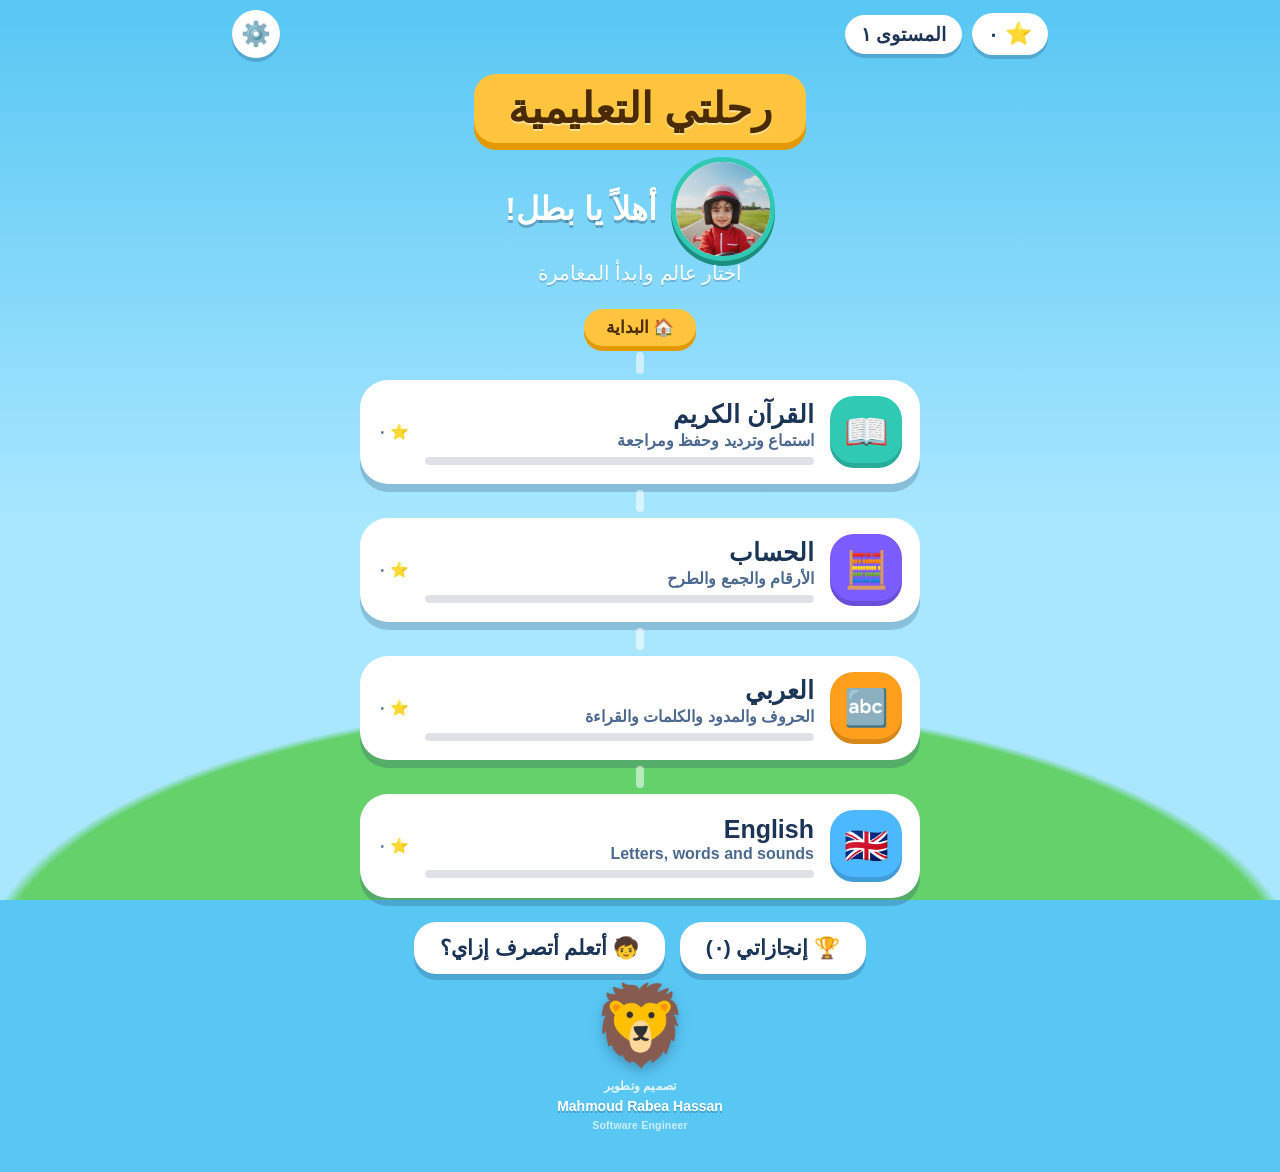
==== commit bd81290a: "Add files via upload" ====
--- a/index.html
+++ b/index.html
@@ -16,6 +16,7 @@
 <link rel="stylesheet" href="css/game.css">
 <link rel="stylesheet" href="css/quran.css">
 <link rel="stylesheet" href="css/parent.css">
+<link rel="stylesheet" href="css/madd.css">
 <title>رحلتي التعليمية — عالم الحساب</title>
 <link rel="preconnect" href="https://fonts.googleapis.com">
 <link rel="preconnect" href="https://fonts.gstatic.com" crossorigin>
@@ -62,6 +63,7 @@
 <script src="audio/manifest.js"></script>
 <script src="data/arabic.js"></script>
 <script src="data/english.js"></script>
+<script src="data/madd.js"></script>
 <script src="js/data.js"></script>
 <script src="js/worlds.js"></script>
 <script src="js/scenes.js"></script>
@@ -91,6 +93,7 @@
 <script src="js/parentGuide.js"></script>
 <script src="js/rewards.js"></script>
 <script src="js/adaptive.js"></script>
+<script src="js/madd.js"></script>
 <script src="js/visits.js"></script>
 <script src="js/shell.js"></script>
 </body>
--- a/css/madd.css
+++ b/css/madd.css
@@ -0,0 +1,142 @@
+/* ============================================================
+   css/madd.css — قسم المدود
+   بيستخدم متغيّرات التصميم الموجودة (--ink, --paper, --line, --mint...)
+   وكلاسات .qcard / .choice / .btn / .bubble / .dtable الحالية.
+   كل الكلاسات الجديدة بتبدأ بـ m أو s (madd / sort) عشان ما تتعارضش.
+   ============================================================ */
+
+/* ألوان الأنواع — لون + أيقونة + اسم (مش اللون لوحده) */
+.t-alif{--tc:#1E7FBF;--tb:#DDF1FF}
+.t-waw {--tc:#1F8A49;--tb:#DEF7E5}
+.t-yaa {--tc:#A66F00;--tb:#FFF0C2}
+.hl{color:var(--tc,#E8564F);font-weight:900}
+
+/* عنوان مجموعة المدود في خريطة المراحل */
+.mgroup{
+  position:relative;z-index:1;margin:6px auto 18px;width:min(300px,86%);
+  background:#fff;border-radius:999px;padding:8px 16px;text-align:center;
+  font-weight:800;font-size:clamp(16px,4.4vw,20px);color:var(--ink);
+  box-shadow:0 5px 0 var(--shadow);
+}
+
+/* ---------- المقطع والمعادلة ---------- */
+.mformula{
+  direction:rtl;display:flex;align-items:center;justify-content:center;
+  flex-wrap:wrap;gap:clamp(6px,2vw,14px);margin:6px auto 14px;
+}
+.msyl{
+  font-size:clamp(64px,19vw,104px);font-weight:800;line-height:1.7;
+  padding:0 .15em;color:var(--ink);
+}
+.msyl.big{font-size:clamp(72px,22vw,120px)}
+.msyl.pop{animation:zoom .45s ease}
+.mblank{
+  min-width:clamp(64px,18vw,92px);height:clamp(64px,18vw,92px);border-radius:22px;
+  border:4px dashed var(--grape);display:grid;place-items:center;
+  font-size:clamp(34px,10vw,52px);font-weight:800;color:var(--grape);
+  animation:breathe 1.3s ease-in-out infinite;
+}
+.mformula.bigf .mpart,.mpart{
+  min-width:clamp(58px,16vw,84px);padding:0 10px;height:clamp(66px,18vw,92px);
+  border-radius:22px;background:var(--paper-2);border:3px solid var(--line);
+  display:grid;place-items:center;font-size:clamp(34px,10vw,52px);font-weight:800;line-height:1.8;
+}
+.mpart.mm{background:var(--tb,#fff);border-color:var(--tc,var(--line));color:var(--tc,var(--ink))}
+.mpart.res{background:var(--tb,#fff);border-color:var(--tc,var(--line))}
+.mop{font-size:clamp(26px,7vw,38px);font-weight:800;color:var(--ink-soft)}
+.mformula:not(.bigf) .mpart{min-width:46px;height:56px;font-size:30px;border-radius:16px}
+.mformula:not(.bigf) .mop{font-size:22px}
+
+/* زرار السماعة الكبير */
+.mlisten{
+  width:clamp(96px,28vw,130px);height:clamp(96px,28vw,130px);border-radius:50%;
+  background:var(--grape);color:#fff;font-size:clamp(44px,13vw,60px);
+  box-shadow:0 8px 0 rgba(0,0,0,.22);display:grid;place-items:center;
+  transition:transform .1s, box-shadow .1s;
+}
+.mlisten.sm{width:56px;height:56px;font-size:28px;box-shadow:0 5px 0 rgba(0,0,0,.22)}
+.mlisten:active,.mlisten.tap{transform:translateY(5px);box-shadow:0 2px 0 rgba(0,0,0,.22)}
+.mlisten2{margin-top:10px}
+
+/* ---------- الدرس ---------- */
+.mlesson{padding-bottom:20px}
+.mrule{
+  margin:0 0 6px;font-size:clamp(20px,5.6vw,28px);line-height:1.5;color:var(--tc,var(--ink));
+}
+.mexamples{display:flex;flex-wrap:wrap;justify-content:center;gap:12px;margin-top:10px}
+.mex{
+  display:flex;align-items:center;gap:8px;direction:rtl;
+  min-height:68px;padding:6px 16px;border-radius:22px;
+  background:var(--tb,var(--paper-2));border:3px solid var(--tc,var(--line));
+  font-size:clamp(26px,7vw,36px);font-weight:800;color:var(--ink);line-height:1.8;
+  box-shadow:0 5px 0 var(--shadow);transition:transform .1s, box-shadow .1s;
+}
+.mex:active,.mex.tap{transform:translateY(4px);box-shadow:0 1px 0 var(--shadow)}
+.mex .mfrom{color:var(--ink-soft)}
+.mex .marrow{font-size:.6em;color:var(--ink-soft)}
+.mex.big{min-height:88px;font-size:clamp(32px,9vw,46px)}
+.mex.done{border-style:solid;box-shadow:0 5px 0 var(--mint)}
+.mex .mtick{display:none}
+.mex.done .mtick{display:inline;font-size:.6em}
+.mex.done .mtick::after{content:"✅"}
+.mrow{
+  display:flex;align-items:center;justify-content:space-between;gap:10px;flex-wrap:wrap;
+  width:100%;margin:10px 0 0;padding:8px 14px;border-radius:22px;direction:rtl;
+  background:var(--tb);border:3px solid var(--tc);box-shadow:0 5px 0 var(--shadow);text-align:start;
+}
+.mrow:active{transform:translateY(3px)}
+.mrowname{font-weight:800;font-size:clamp(16px,4.4vw,20px);color:var(--tc)}
+.mrow .mformula{margin:0;flex:1 1 auto}
+
+/* ---------- لعبة التصنيف ---------- */
+.sortboxes{display:grid;grid-template-columns:repeat(3,1fr);gap:clamp(8px,2vw,14px);margin:6px 0 14px}
+.sbox{
+  min-height:clamp(120px,32vw,160px);padding:8px 6px;border-radius:22px;
+  background:var(--tb);border:4px dashed var(--tc);color:var(--ink);
+  display:flex;flex-direction:column;align-items:center;gap:6px;
+  box-shadow:0 5px 0 var(--shadow);transition:transform .1s, background .1s;
+}
+.sbox.over{transform:scale(1.04);border-style:solid}
+.sbox:active{transform:translateY(3px)}
+.slabel{font-weight:800;font-size:clamp(14px,3.8vw,18px);color:var(--tc);line-height:1.3}
+.sbody{display:flex;flex-wrap:wrap;justify-content:center;gap:6px;width:100%}
+.scards{display:flex;flex-wrap:wrap;justify-content:center;gap:clamp(8px,2.4vw,14px)}
+.scard{
+  min-width:clamp(78px,22vw,104px);min-height:clamp(68px,18vw,84px);padding:0 14px;
+  border-radius:22px;background:var(--grape);color:#fff;
+  font-size:clamp(32px,9vw,44px);font-weight:800;line-height:1.8;
+  box-shadow:0 6px 0 rgba(0,0,0,.22);cursor:grab;transition:transform .1s, box-shadow .1s;
+}
+.scard.sel{outline:5px solid var(--gold);outline-offset:3px;transform:translateY(-3px)}
+.scard.placed{
+  min-width:0;min-height:0;padding:0 10px;font-size:clamp(22px,6vw,28px);line-height:1.7;
+  background:#fff;color:var(--ink);box-shadow:none;border:3px solid var(--tc);cursor:default;opacity:1;
+}
+
+/* اختيارات مقاطع/كلمات: خط كبير (القاعدة العامة .choice.txt مصمّمة لنصوص أطول) */
+.choice.mbig{
+  font-size:clamp(40px,11vw,58px);padding:0 16px;min-width:clamp(92px,26vw,130px);
+  line-height:1.8;direction:rtl;
+}
+.choices.wide .choice.mbig{min-height:84px}
+
+/* ---------- القراءة ---------- */
+.mread{text-align:center}
+.mbtn{margin-top:4px}
+
+/* ---------- لوحة ولي الأمر ---------- */
+.mdcard{background:var(--paper-2);border-radius:22px;padding:12px 14px}
+.mdtop{font-size:17px;margin-bottom:6px}
+.mdbar{height:16px;border-radius:999px;background:#fff;border:3px solid var(--line);overflow:hidden;margin-bottom:10px}
+.mdbar i{display:block;height:100%;background:var(--mint);border-radius:999px;transition:width .4s}
+.mds{white-space:nowrap;font-weight:800}
+.mds.done{color:#17632E}.mds.doing{color:#8A5A00}.mds.todo{color:#A62828}
+.mdnote{font-size:14.5px;color:var(--ink-soft);font-weight:700;margin-top:8px;line-height:1.6}
+
+@media (max-width:420px){
+  .mformula.bigf{gap:5px}
+  .mformula.bigf .mpart{min-width:50px;padding:0 6px}
+}
+@media (prefers-reduced-motion:reduce){
+  .mblank,.msyl.pop{animation:none}
+}
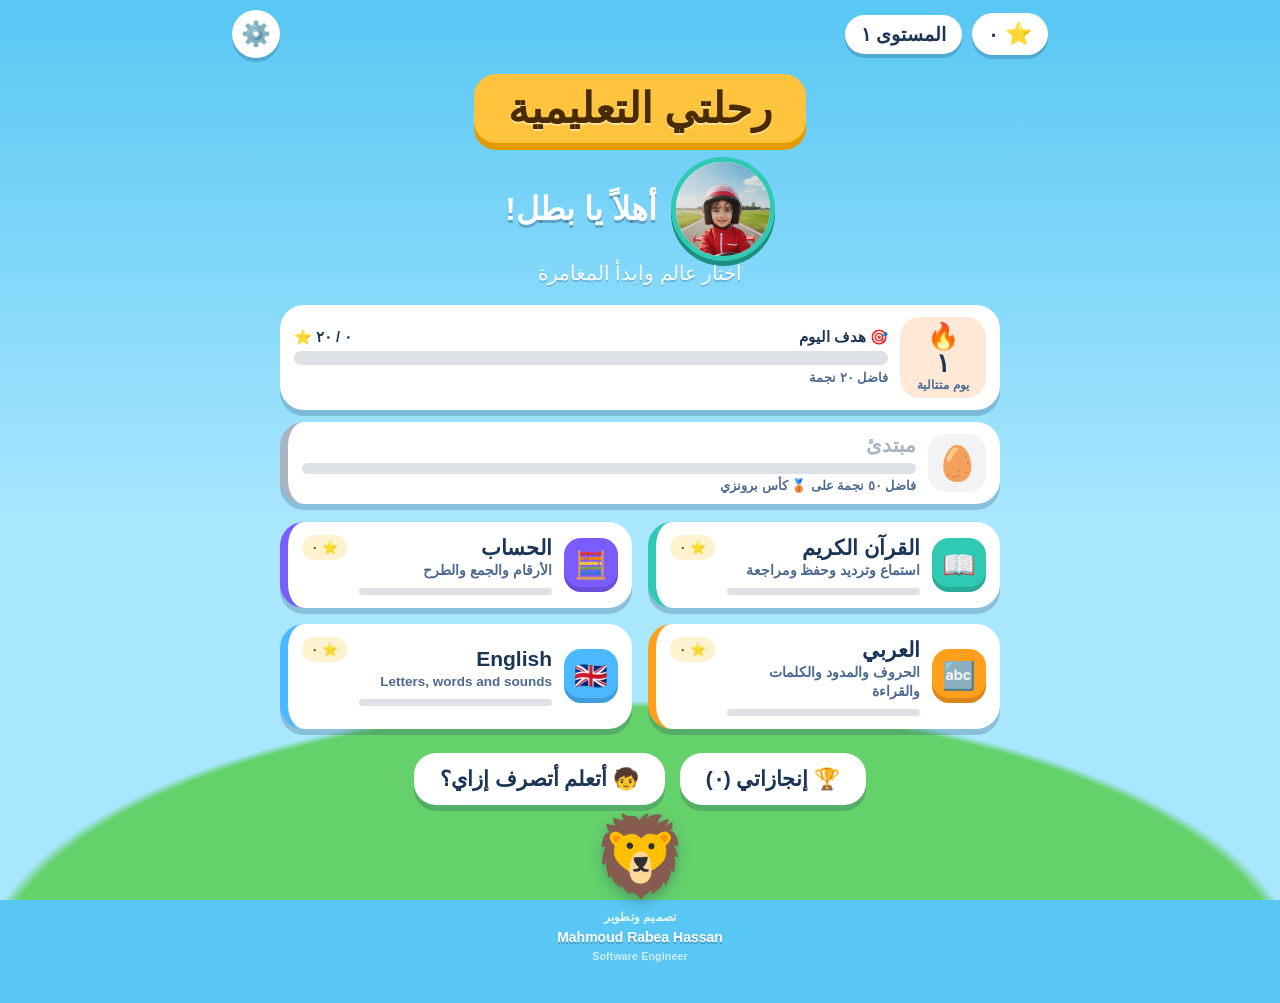
==== commit e6ff89f8: "Add files via upload" ====
--- a/index.html
+++ b/index.html
@@ -39,7 +39,8 @@
     <h3>⚙️ الإعدادات</h3>
     <div class="row"><span>🔊 نطق الأسئلة</span><button class="switch" id="swSpeech" role="switch"></button></div>
     <div class="row"><span>🎵 أصوات اللعبة</span><button class="switch" id="swSfx" role="switch"></button></div>
-    <div class="row"><span>🔓 فتح كل المراحل (للتطوير)</span><button class="switch" id="swDev" role="switch"></button></div>
+    <div class="row"><span>🎶 موسيقى هادية في الخلفية</span><button class="switch" id="swMusic" role="switch"></button></div>
+    <div class="note" style="margin-top:0">الموسيقى بتسكت لوحدها في عالم القرآن، وبتهدى وقت نطق الأسئلة.</div>
     <div class="row"><span>🎤 صوت القراءة</span><button class="btn ghost" id="btnTest" style="padding:8px 16px;margin:0">جرّب</button></div>
     <div id="voiceInfo" class="note"></div>
     <div class="row"><span>📘 دليل الوالدين</span><button class="btn ghost" id="btnGuide" style="padding:8px 16px;margin:0">افتح</button></div>
@@ -69,10 +70,12 @@
 <script src="js/scenes.js"></script>
 <script src="js/progress.js"></script>
 <script src="js/audio.js"></script>
+<script src="js/music.js"></script>
 <script src="js/games/counting.js"></script>
 <script src="js/games/chooseNumber.js"></script>
 <script src="js/games/nextNumber.js"></script>
 <script src="js/games/previousNumber.js"></script>
+<script src="js/games/neighbors.js"></script>
 <script src="js/games/sequence.js"></script>
 <script src="js/games/ascending.js"></script>
 <script src="js/games/descending.js"></script>
@@ -80,6 +83,7 @@
 <script src="js/games/addition.js"></script>
 <script src="js/games/subtraction.js"></script>
 <script src="js/games/completeTable.js"></script>
+<script src="js/games/emptyTable.js"></script>
 <script src="js/gameEngine.js"></script>
 <script src="js/app.js"></script>
 <script src="js/arabic.js"></script>
--- a/css/game.css
+++ b/css/game.css
@@ -184,3 +184,17 @@
 @media (prefers-reduced-motion: reduce){
   *,*::before,*::after{animation-duration:.01ms !important;animation-iteration-count:1 !important;transition-duration:.01ms !important}
 }
+
+/* مفتاح "فتح كل المراحل (للتطوير)" جوه شاشة المستوى */
+.devrow{
+  display:flex;align-items:center;justify-content:space-between;gap:12px;
+  max-width:560px;margin:18px auto 0;padding:10px 16px;border-radius:999px;
+  background:rgba(255,255,255,.75);box-shadow:0 4px 0 var(--shadow);
+  font-weight:800;font-size:15px;color:var(--ink-soft);
+}
+
+/* لعبة السابق والتالي: عنوان صغير فوق كل خانة */
+.expr.nbrs{align-items:flex-end;gap:clamp(6px,2vw,12px)}
+.ncell{display:flex;flex-direction:column;align-items:center;gap:5px}
+.ncap{font-size:clamp(12px,3.2vw,15px);font-weight:800;color:var(--ink-soft)}
+.num-tile.mid{border-color:var(--grape);background:#fff}
--- a/css/quran.css
+++ b/css/quran.css
@@ -137,6 +137,37 @@
 /* ============================================================
    العوالم الجديدة: خريطة الرحلة، الحروف، الإنجازات
    ============================================================ */
+/* ---------- نظام الكروت في الصفحة الرئيسية ---------- */
+.wgrid{
+  display:grid;grid-template-columns:repeat(2,1fr);
+  gap:clamp(10px,2.5vw,16px);max-width:720px;margin:18px auto 0;
+}
+/* الكارت أفقي ومضغوط: أيقونة جنب النص — مش عمود طويل */
+.world.card{
+  flex-direction:row;align-items:center;gap:12px;
+  padding:13px 14px;border-radius:24px;border-inline-end:8px solid var(--c);
+  box-shadow:0 6px 0 var(--shadow);
+}
+.world.card .wi{order:1;width:54px;height:54px;flex:0 0 auto;font-size:27px;border-radius:17px}
+.world.card .wmeta{order:2;flex:1;min-width:0}
+.world.card .wn{font-size:clamp(17px,4vw,21px);line-height:1.2}
+.world.card .wd{
+  font-size:clamp(11.5px,2.9vw,13.5px);line-height:1.4;margin-top:2px;
+  display:-webkit-box;-webkit-line-clamp:2;-webkit-box-orient:vertical;overflow:hidden;
+}
+.world.card .wbar{height:7px;margin-top:7px}
+.world.card .wtop{display:contents}            /* الأيقونة والنجوم بيتوزّعوا جوه الكارت الأفقي */
+.world.card .wstars{
+  order:3;background:#FFF3CF;color:#7A5200;border-radius:999px;
+  padding:5px 9px;font-size:13px;align-self:flex-start;
+}
+.world.card .wpct{display:none}                /* النسبة بقت على الشريط نفسه، مش محتاجة سطر */
+
+@media (max-width:430px){
+  .wgrid{grid-template-columns:1fr;max-width:420px}
+  .world.card .wd{-webkit-line-clamp:1}
+}
+
 .journey{display:flex;flex-direction:column;align-items:stretch;gap:0;max-width:560px;margin:20px auto 0}
 .jnode{
   align-self:center;background:var(--gold);color:#4A2B00;font-weight:800;
@@ -624,3 +655,89 @@
 
 /* التلال */
 .hills{bottom:0;inset-inline:0;width:100%;height:clamp(90px,22vh,170px)}
+
+/* عنوان فاصل بين أجزاء القرآن في قائمة السور */
+.qjuz{
+  align-self:center;background:var(--mint,#2FC9B4);color:#fff;font-weight:800;
+  padding:8px 22px;border-radius:999px;box-shadow:0 5px 0 rgba(0,0,0,.18);
+  font-size:clamp(15px,4vw,19px);
+}
+
+/* ---------- الهدف اليومي وسلسلة الأيام (الصفحة الرئيسية) ---------- */
+.daily{
+  display:flex;align-items:stretch;gap:12px;max-width:720px;margin:16px auto 0;
+  background:var(--paper);border-radius:24px;padding:12px 14px;box-shadow:0 6px 0 var(--shadow);
+}
+.dstreak{
+  display:flex;flex-direction:column;align-items:center;justify-content:center;
+  min-width:86px;padding:6px 10px;border-radius:20px;background:var(--paper-2);
+}
+.dstreak.hot{background:#FFE8D6}
+.dstreak .dfire{font-size:26px;line-height:1}
+.dstreak b{font-size:26px;line-height:1.1}
+.dstreak .dlab{font-size:11.5px;font-weight:800;color:var(--ink-soft)}
+.dgoal{flex:1;min-width:0;display:flex;flex-direction:column;justify-content:center;gap:5px}
+.dgtop{display:flex;justify-content:space-between;align-items:baseline;font-weight:800;font-size:14.5px}
+.dbar{height:14px;border-radius:999px;background:var(--line);overflow:hidden}
+.dbar i{display:block;height:100%;border-radius:999px;background:var(--gold);transition:width .5s}
+.dbar i.done{background:var(--mint)}
+.dnote{font-size:12.5px;font-weight:700;color:var(--ink-soft)}
+@media (max-width:430px){ .daily{max-width:420px} }
+
+/* ---------- تقرير الأسبوع (لوحة ولي الأمر) ---------- */
+.wkcard{background:var(--paper-2);border-radius:22px;padding:12px 14px}
+.wkbars{display:flex;align-items:flex-end;gap:6px;height:120px;margin-bottom:8px}
+.wkcol{flex:1;display:flex;flex-direction:column;align-items:center;justify-content:flex-end;height:100%}
+.wkcol i{display:block;width:100%;min-height:4px;border-radius:8px 8px 0 0;background:var(--grape);opacity:.85}
+.wkv{font-size:11px;font-weight:800;color:var(--ink-soft);margin-top:2px}
+.wkd{font-size:11px;font-weight:800;color:var(--ink-soft)}
+.wkrow{display:flex;flex-wrap:wrap;gap:8px 14px;font-size:14px;font-weight:800;margin:6px 0}
+.wknote{font-size:14px;font-weight:700;line-height:1.7;margin-top:6px;border-radius:16px;padding:8px 12px}
+.wknote.up{background:#E4F7E8;color:#1B6B2F}
+.wknote.need{background:#FFF1D6;color:#7A5200}
+.wkset{display:flex;flex-wrap:wrap;gap:10px;margin-top:12px}
+.wkctl{
+  display:flex;align-items:center;gap:8px;flex:1 1 230px;
+  background:#fff;border-radius:18px;padding:7px 10px;font-size:14px;font-weight:800;
+}
+.wkctl span{flex:1;color:var(--ink-soft)}
+.wkctl .btn{margin:0;padding:4px 14px;font-size:20px;line-height:1.2;min-width:44px}
+
+/* ---------- مراحل التقدّم والكؤوس ---------- */
+.rankwrap{max-width:720px;margin:12px auto 0}
+@media (max-width:430px){ .rankwrap{max-width:420px} }
+.rankbar{
+  display:flex;align-items:center;gap:12px;
+  background:var(--paper);border-radius:24px;padding:11px 14px;
+  box-shadow:0 6px 0 var(--shadow);border-inline-end:8px solid var(--rc,var(--gold));
+}
+.rankbar .rkcup{
+  font-size:34px;line-height:1;width:58px;height:58px;flex:0 0 auto;border-radius:18px;
+  display:grid;place-items:center;background:color-mix(in srgb, var(--rc,#E0A400) 16%, #fff);
+}
+.rankbar .rkmeta{flex:1;min-width:0}
+.rankbar .rkname{display:block;font-size:clamp(16px,4.2vw,20px);font-weight:800;color:var(--rc,var(--ink))}
+.rankbar .rkbar{display:block;height:11px;border-radius:999px;background:var(--line);overflow:hidden;margin:6px 0 4px}
+.rankbar .rkbar i{display:block;height:100%;border-radius:999px;background:var(--rc,var(--gold));transition:width .5s}
+.rankbar .rknote{display:block;font-size:12.5px;font-weight:700;color:var(--ink-soft)}
+
+.cups{display:grid;grid-template-columns:repeat(auto-fill,minmax(104px,1fr));gap:10px;margin-top:10px}
+.cup{
+  text-align:center;padding:10px 6px;border-radius:20px;background:var(--paper-2);
+  border:3px solid var(--line);opacity:.55;
+}
+.cup.got{opacity:1;border-color:var(--rc);background:color-mix(in srgb, var(--rc) 12%, #fff)}
+.cup .ci{display:block;font-size:30px;line-height:1.2}
+.cup .cn{display:block;font-size:12.5px;font-weight:800;margin-top:3px;line-height:1.35}
+.cup .cs{display:block;font-size:11.5px;font-weight:700;color:var(--ink-soft);margin-top:2px}
+
+.rank-toast{
+  position:fixed;inset-inline:16px;top:16px;z-index:60;margin:0 auto;max-width:360px;
+  display:flex;align-items:center;gap:12px;background:#fff;border-radius:22px;
+  padding:12px 16px;box-shadow:0 10px 24px rgba(0,0,0,.25);
+  border-inline-start:9px solid var(--rc,var(--gold));font-weight:800;
+  animation:dropin .45s ease;
+}
+.rank-toast .bi{font-size:38px;line-height:1}
+.rank-toast.out{animation:fadeup .5s ease forwards}
+@keyframes dropin{from{transform:translateY(-24px);opacity:0}to{transform:none;opacity:1}}
--- a/css/madd.css
+++ b/css/madd.css
@@ -10,6 +10,32 @@
 .t-waw {--tc:#1F8A49;--tb:#DEF7E5}
 .t-yaa {--tc:#A66F00;--tb:#FFF0C2}
 .hl{color:var(--tc,#E8564F);font-weight:900}
+
+/* ---------- المد والممدود ----------
+   الممدود = إطار منقّط حوالين الحرف | المد = لون نوعه (شكلين مختلفين، مش لون بس) */
+.t-mamdoud   {--tc:#6B3FC4;--tb:#EFE7FF}
+.t-maddletter{--tc:#C2410C;--tb:#FFE9DC}
+.hlm{
+  color:#6B3FC4;font-weight:900;
+  border:3px dashed #6B3FC4;border-radius:14px;padding:0 .08em;
+}
+.mpairf{text-align:center}
+.mpairw{font-size:clamp(56px,16vw,92px);font-weight:800;line-height:2;direction:rtl;color:var(--ink)}
+.mlegend{display:flex;flex-wrap:wrap;justify-content:center;gap:10px;margin:6px 0 4px}
+.mchip{
+  display:flex;flex-direction:column;align-items:center;gap:2px;min-width:clamp(118px,32vw,150px);
+  padding:8px 14px;border-radius:22px;background:var(--tb,#EFE7FF);
+  border:3px solid var(--tc,#6B3FC4);box-shadow:0 5px 0 var(--shadow);
+  transition:transform .1s, box-shadow .1s;
+}
+.mchip:active,.mchip.tap{transform:translateY(4px);box-shadow:0 1px 0 var(--shadow)}
+.mchipl{font-size:clamp(14px,3.8vw,17px);font-weight:800;color:var(--tc,#6B3FC4)}
+.mchipv{font-size:clamp(34px,10vw,48px);font-weight:900;line-height:1.5;color:var(--ink)}
+.mchip.mam .mchipv{border:3px dashed #6B3FC4;border-radius:14px;padding:0 .14em}
+.mnote{font-size:clamp(15px,4vw,18px);font-weight:700;color:var(--ink-soft);line-height:1.8;margin:6px 0 10px}
+
+/* صندوقين بدل التلاتة في لعبة «الممدود / حرف المد» */
+.sortboxes.two{grid-template-columns:repeat(2,1fr)}
 
 /* عنوان مجموعة المدود في خريطة المراحل */
 .mgroup{
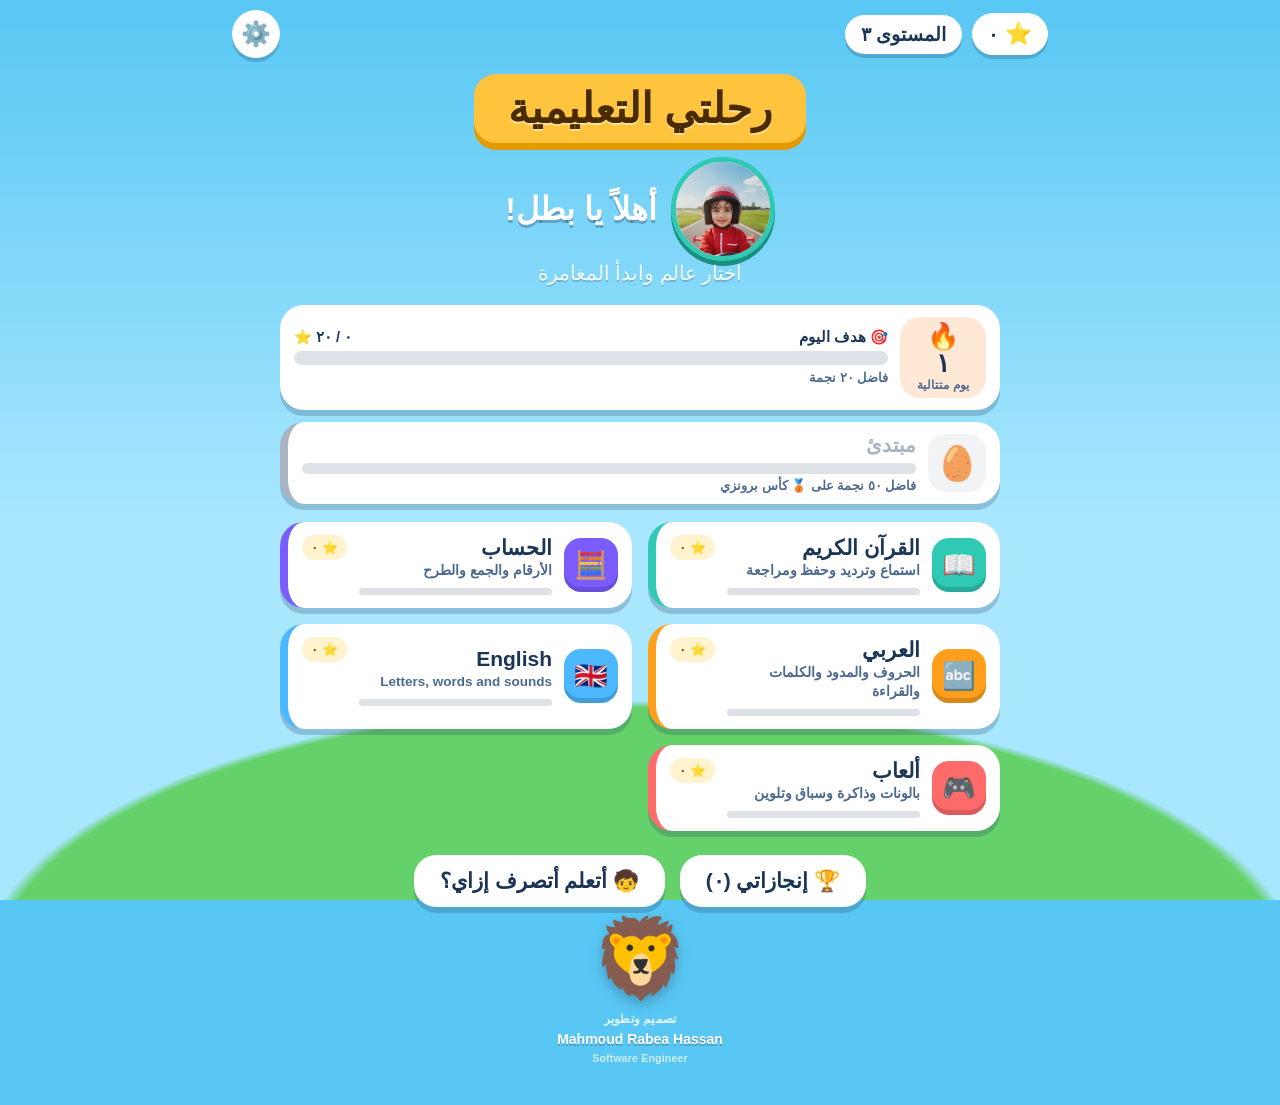
==== commit 2fd60dde: "Add files via upload" ====
--- a/index.html
+++ b/index.html
@@ -79,6 +79,13 @@
 <script src="js/games/sequence.js"></script>
 <script src="js/games/ascending.js"></script>
 <script src="js/games/descending.js"></script>
+<script src="js/games/balloons.js"></script>
+<script src="js/games/memoryNum.js"></script>
+<script src="js/games/listenNum.js"></script>
+<script src="js/games/raceAndPuzzle.js"></script>
+<script src="js/games/colorNum.js"></script>
+<script src="js/games/more.js"></script>
+<script src="js/games/rhythm.js"></script>
 <script src="js/games/comparison.js"></script>
 <script src="js/games/addition.js"></script>
 <script src="js/games/subtraction.js"></script>
--- a/css/game.css
+++ b/css/game.css
@@ -198,3 +198,133 @@
 .ncell{display:flex;flex-direction:column;align-items:center;gap:5px}
 .ncap{font-size:clamp(12px,3.2vw,15px);font-weight:800;color:var(--ink-soft)}
 .num-tile.mid{border-color:var(--grape);background:#fff}
+
+/* ---------- لعبة البالونات ---------- */
+.bsky{
+  position:relative;height:clamp(230px,38vh,310px);margin:10px 0 6px;overflow:hidden;
+  border-radius:26px;background:linear-gradient(#CDEBFF,#EAF7FF 70%,#DFF3DD);
+}
+.balloon{
+  position:absolute;left:var(--l);bottom:-110px;width:clamp(56px,15vw,76px);
+  pointer-events:auto;z-index:1;
+  background:none;border:0;padding:0;cursor:pointer;
+  animation:floatUp var(--dur) linear var(--delay) infinite,
+            bsway var(--sway) ease-in-out var(--delay) infinite alternate;
+}
+.balloon .bv{
+  display:grid;place-items:center;width:100%;aspect-ratio:.82;
+  border-radius:50% 50% 48% 48%;background:var(--bc);
+  color:#fff;font-weight:900;font-size:clamp(24px,6.5vw,33px);
+  box-shadow:inset -8px -10px 0 rgba(0,0,0,.12), 0 5px 10px rgba(0,0,0,.14);
+  text-shadow:0 2px 3px rgba(0,0,0,.2);
+}
+.balloon .bstr{display:block;width:2px;height:26px;margin:0 auto;background:rgba(0,0,0,.25)}
+.balloon.ok{animation:popOut .4s ease forwards}
+.balloon.wrong .bv{animation:shake .4s}
+/* بنحرّك bottom نفسه عشان المسار يتظبط مع أي ارتفاع للسما */
+@keyframes floatUp{ from{bottom:-110px} to{bottom:100%} }
+@keyframes bsway{ from{margin-inline-start:-14px} to{margin-inline-start:14px} }
+@keyframes popOut{ 40%{transform:scale(1.35);opacity:1} 100%{transform:scale(.1);opacity:0} }
+/* احترام تفضيل تقليل الحركة */
+@media (prefers-reduced-motion:reduce){
+  .balloon{animation:none;bottom:auto;top:auto}
+  .bsky{height:auto;display:flex;flex-wrap:wrap;gap:10px;justify-content:center;padding:14px}
+  .balloon{position:static;left:auto}
+}
+
+/* ---------- اسمع واختار ---------- */
+.listenbox{text-align:center;margin:10px 0 4px}
+.earbtn{
+  width:clamp(92px,26vw,126px);aspect-ratio:1;border-radius:50%;border:0;
+  background:var(--sky-deep,#4C9BFF);color:#fff;font-size:clamp(44px,12vw,58px);
+  box-shadow:0 8px 0 rgba(0,0,0,.2);animation:pulse 2s ease-in-out infinite;
+}
+.earbtn:active{transform:translateY(5px);box-shadow:0 3px 0 rgba(0,0,0,.2)}
+@keyframes pulse{50%{transform:scale(1.06)}}
+
+/* ---------- سباق الأرقام ---------- */
+.track{margin:8px 0 10px}
+.track .lane{
+  position:relative;height:46px;margin-bottom:8px;border-radius:999px;
+  background:repeating-linear-gradient(90deg,#EFE6D6 0 18px,#E6DCCA 18px 36px);
+}
+.track .runner{position:absolute;top:50%;transform:translate(50%,-50%);font-size:30px;transition:inset-inline-start .6s ease}
+.track .flag{position:absolute;inset-inline-end:4px;top:50%;transform:translateY(-50%);font-size:24px}
+
+/* ---------- بازل الصورة ---------- */
+.puzzle{
+  display:grid;grid-template-columns:repeat(var(--pcols,3),1fr);
+  gap:5px;width:clamp(200px,54vw,264px);margin:12px auto 4px;direction:ltr;
+  background:var(--line);border-radius:18px;padding:5px;
+}
+.puzzle .pc{
+  position:relative;overflow:hidden;aspect-ratio:1;
+  background:#DDE3EA;border-radius:11px;
+}
+/* الجزء اللي يخص الخانة: الصورة كاملة بحجم الشبكة ومزحزحة */
+.puzzle .pc i{
+  position:absolute;width:calc(var(--pcols,3) * 100%);height:calc(var(--prows,2) * 100%);
+  display:grid;place-items:center;font-style:normal;
+  font-size:clamp(165px,46vw,222px);line-height:1;
+  opacity:0;transform:scale(.9);transition:opacity .35s ease, transform .35s ease;
+}
+.puzzle .pc.open{background:#fff}
+.puzzle .pc.open i{opacity:1;transform:none}
+
+/* ---------- لوّن بالأرقام ---------- */
+.paintgrid{
+  display:grid;grid-template-columns:repeat(var(--cols,6),1fr);gap:4px;
+  max-width:340px;margin:10px auto;background:var(--line);padding:4px;border-radius:16px;
+}
+.pcell{
+  aspect-ratio:1;border:0;border-radius:8px;background:#fff;color:var(--ink-soft);
+  font-size:clamp(13px,3.6vw,17px);font-weight:800;font-family:inherit;
+}
+.pcell.painted{color:transparent}
+.pots{display:flex;justify-content:center;gap:12px;flex-wrap:wrap;margin-top:10px}
+.pot{
+  width:clamp(54px,15vw,68px);aspect-ratio:1;border-radius:50%;border:4px solid #fff;
+  background:var(--pc);color:#fff;font-size:clamp(20px,5.5vw,26px);font-weight:900;font-family:inherit;
+  box-shadow:0 5px 0 rgba(0,0,0,.2);
+}
+.pot.sel{outline:5px solid var(--ink);outline-offset:3px;transform:translateY(-3px)}
+
+/* ---------- اتبع النمط ---------- */
+.patrow{display:flex;justify-content:center;align-items:center;gap:clamp(6px,2vw,12px);flex-wrap:wrap;margin:12px 0}
+.pat{
+  width:clamp(46px,13vw,64px);aspect-ratio:1;display:grid;place-items:center;
+  background:var(--paper-2);border-radius:18px;font-size:clamp(24px,7vw,34px);
+}
+.pat.q{background:#fff;border:4px dashed var(--grape);color:var(--grape);font-weight:900;animation:pulse 1.6s infinite}
+
+/* ---------- الأشكال والألوان ---------- */
+.shp{display:block;width:clamp(44px,12vw,62px);height:clamp(44px,12vw,62px);background:var(--sc)}
+.s-circle{border-radius:50%}
+.s-square{border-radius:10px}
+.s-triangle{background:none;width:0;height:0;border-inline:clamp(24px,6.5vw,33px) solid transparent;
+  border-bottom:clamp(44px,12vw,60px) solid var(--sc)}
+.s-star{clip-path:polygon(50% 0,61% 35%,98% 35%,68% 57%,79% 91%,50% 70%,21% 91%,32% 57%,2% 35%,39% 35%)}
+.s-heart{clip-path:polygon(50% 100%,10% 60%,2% 36%,10% 16%,28% 10%,50% 26%,72% 10%,90% 16%,98% 36%,90% 60%)}
+
+/* ---------- رتّب بالحجم ---------- */
+.szpic{display:inline-block;line-height:1}
+
+/* ---------- كام الساعة ---------- */
+.clockwrap{display:flex;justify-content:center;margin:10px 0 4px}
+.clock{width:clamp(150px,44vw,210px);height:auto;filter:drop-shadow(0 6px 0 var(--shadow))}
+
+/* ---------- كرر الإيقاع ---------- */
+.beats{display:flex;justify-content:center;gap:10px;margin:14px 0 12px}
+.beats .beat{
+  display:block;width:16px;height:16px;border-radius:50%;background:var(--line);
+  transition:transform .2s, background .2s;
+}
+.beats .beat.on{background:var(--grass);transform:scale(1.3)}
+.pads{display:flex;justify-content:center;gap:clamp(10px,3vw,18px);margin:6px 0 12px}
+.pad{
+  width:clamp(78px,22vw,104px);aspect-ratio:1;border:0;border-radius:26px;
+  background:var(--pdc);font-size:clamp(34px,10vw,46px);font-family:inherit;
+  box-shadow:0 7px 0 rgba(0,0,0,.22);transition:transform .1s, box-shadow .1s, filter .15s;
+}
+.pad:active{transform:translateY(5px);box-shadow:0 2px 0 rgba(0,0,0,.22)}
+.pad.hit{filter:brightness(1.35);transform:translateY(5px) scale(1.06);box-shadow:0 2px 0 rgba(0,0,0,.22)}
--- a/css/quran.css
+++ b/css/quran.css
@@ -276,12 +276,13 @@
 
 /* لعبة الأصحاب */
 .memgrid{
-  display:grid;grid-template-columns:repeat(auto-fit,minmax(72px,1fr));
-  gap:12px;direction:ltr;max-width:430px;margin:6px auto 0;
+  /* عدد أعمدة ثابت = عدد الأزواج، فالكروت بتنزل صفّين متساويين بالظبط */
+  display:grid;grid-template-columns:repeat(var(--mc,4),1fr);
+  gap:clamp(8px,2.4vw,13px);direction:ltr;max-width:430px;margin:8px auto 0;
 }
 .mcard{
   aspect-ratio:1;border-radius:20px;background:var(--grape);color:#fff;
-  font-size:clamp(26px,7vw,38px);font-weight:800;font-family:inherit;
+  font-size:clamp(26px,7vw,38px);font-weight:800;font-family:inherit;border:0;padding:0;
   box-shadow:0 6px 0 rgba(0,0,0,.25);display:grid;place-items:center;transition:transform .15s;
 }
 .mcard:active{transform:translateY(4px);box-shadow:0 2px 0 rgba(0,0,0,.25)}
@@ -441,7 +442,7 @@
 .cloud.k3{top:46%;transform:scale(1.15);opacity:.5;animation:drift 72s linear infinite 18s}
 @keyframes drift{from{right:-160px}to{right:112%}}
 
-.bird{position:absolute;width:clamp(26px,7vw,40px);animation:fly 26s linear infinite}
+.bird{position:absolute;width:clamp(26px,7vw,40px);animation:birdfly 26s linear infinite}
 .bird svg{width:100%;height:auto;overflow:visible}
 .bird .w{fill:none;stroke:#1B3557;stroke-width:2.6;stroke-linecap:round;
   transform-origin:20px 11px;animation:flap .5s ease-in-out infinite alternate}
@@ -454,7 +455,8 @@
 .bird.b3 .w{animation-duration:.58s}
 .bird.b4 .w{animation-duration:.46s}
 @keyframes flap{from{transform:scaleY(1)}to{transform:scaleY(.35)}}
-@keyframes fly{
+/* مسمّاة birdfly عشان ما تدهسش حركة الشرر fly في game.css */
+@keyframes birdfly{
   0%{right:-60px;margin-top:0}
   25%{margin-top:-22px}
   50%{margin-top:10px}
@@ -741,3 +743,13 @@
 .rank-toast .bi{font-size:38px;line-height:1}
 .rank-toast.out{animation:fadeup .5s ease forwards}
 @keyframes dropin{from{transform:translateY(-24px);opacity:0}to{transform:none;opacity:1}}
+
+/* وجه الكارت المقلوب: علامة استفهام هادية بدل الإيموجي */
+.qm{font-size:.86em;opacity:.95}
+/* الدواير في شبكة مرتّبة تتعدّ بسهولة */
+.dots{display:grid;gap:14%;width:72%;place-content:center}
+.dots i{display:block;width:clamp(9px,2.6vw,13px);aspect-ratio:1;border-radius:50%;background:currentColor}
+.dots.d1,.dots.d2,.dots.d3{grid-template-columns:repeat(3,auto)}
+.dots.d4{grid-template-columns:repeat(2,auto)}
+.dots.d5,.dots.d6{grid-template-columns:repeat(3,auto)}
+.mcard.flip .dots i{background:var(--grape)}
